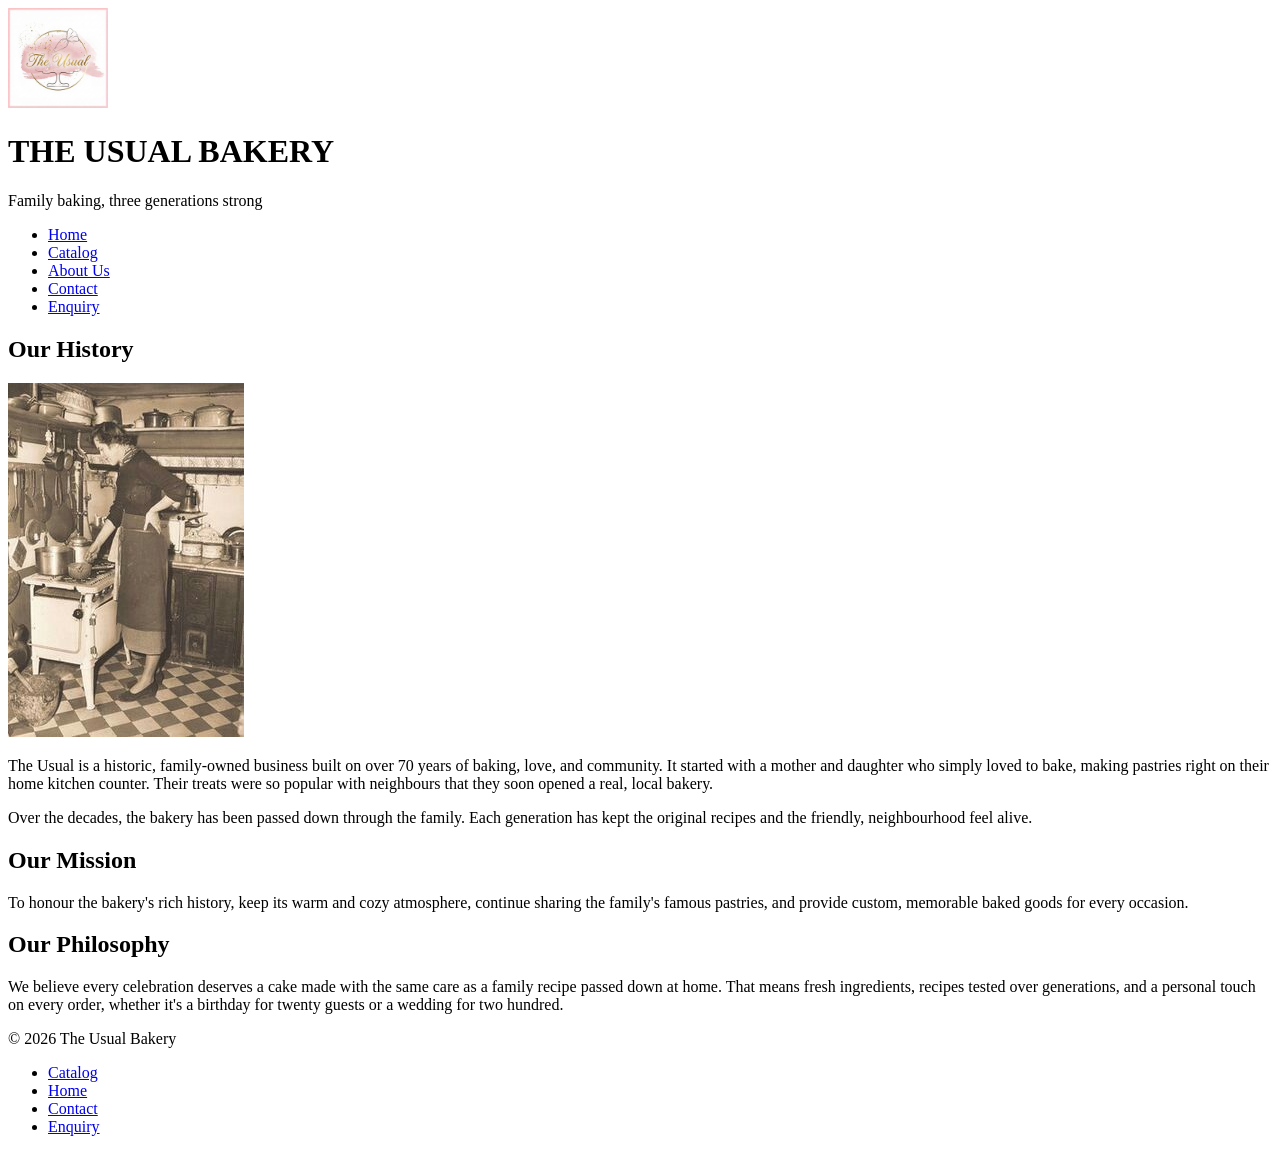
==== pages/about-us.html @ 64917cda "edited pages and added images" ====
<!DOCTYPE html>
<html lang="en">
<head>
    <meta charset="UTF-8">
    <meta name="viewport" content="width=device-width, initial-scale=1.0">
    <title>The Usual Bakery - About Us</title>
</head>
<body>
    
    <header>
        <div class="logo">
            <img src="../assets/images/Logo.png" alt="The Usual Bakery logo" width="100" height="100">
        </div>
        <h1>THE USUAL BAKERY</h1>
        <p>Family baking, three generations strong</p>

        <!--main navigation menu - identical on every page so users can move around site easily-->
        <nav>
            <ul>
                <li><a href="../index.html">Home</a></li>
                <li><a href="./catalog.html">Catalog</a></li>
                <li><a href="./about-us.html">About Us</a></li>
                <li><a href="./contact.html">Contact</a></li>
                <li><a href="./enquiry.html">Enquiry</a></li>
            </ul>
        </nav>
    </header>

    <main>
        <section id="history">
            <h2>Our History</h2>
            <img src="../assets/images/49398927145213452.jpg" alt="The home kitchen where The Usual first started baking">
            <p>
                The Usual is a historic, family-owned business built on over 70 years of
                baking, love, and community. It started with a mother and daughter who
                simply loved to bake, making pastries right on their home kitchen counter.
                Their treats were so popular with neighbours that they soon opened a real,
                local bakery.
            </p>
            <p>
                Over the decades, the bakery has been passed down through the family. Each
                generation has kept the original recipes and the friendly, neighbourhood
                feel alive.
            </p>
        </section>

        <section id="mission">
            <h2>Our Mission</h2>
            <p>
                To honour the bakery's rich history, keep its warm and cozy atmosphere,
                continue sharing the family's famous pastries, and provide custom,
                memorable baked goods for every occasion.
            </p>
        </section>

        <section id="philosophy">
            <h2>Our Philosophy</h2>
            <p>
                We believe every celebration deserves a cake made with the same care as
                a family recipe passed down at home. That means fresh ingredients,
                recipes tested over generations, and a personal touch on every order,
                whether it's a birthday for twenty guests or a wedding for two hundred. 
            </p>
        </section>
    </main>

    <footer>
        <p>&copy; 2026 The Usual Bakery</p>
        <nav>
            <ul>
                <li><a href="./catalog.html">Catalog</a></li>
                <li><a href="./index.html">Home</a></li>
                <li><a href="./contact.html">Contact</a></li>
                <li><a href="./enquiry.html">Enquiry</a></li>
            </ul>
        </nav>
    </footer>
</body>
</html>
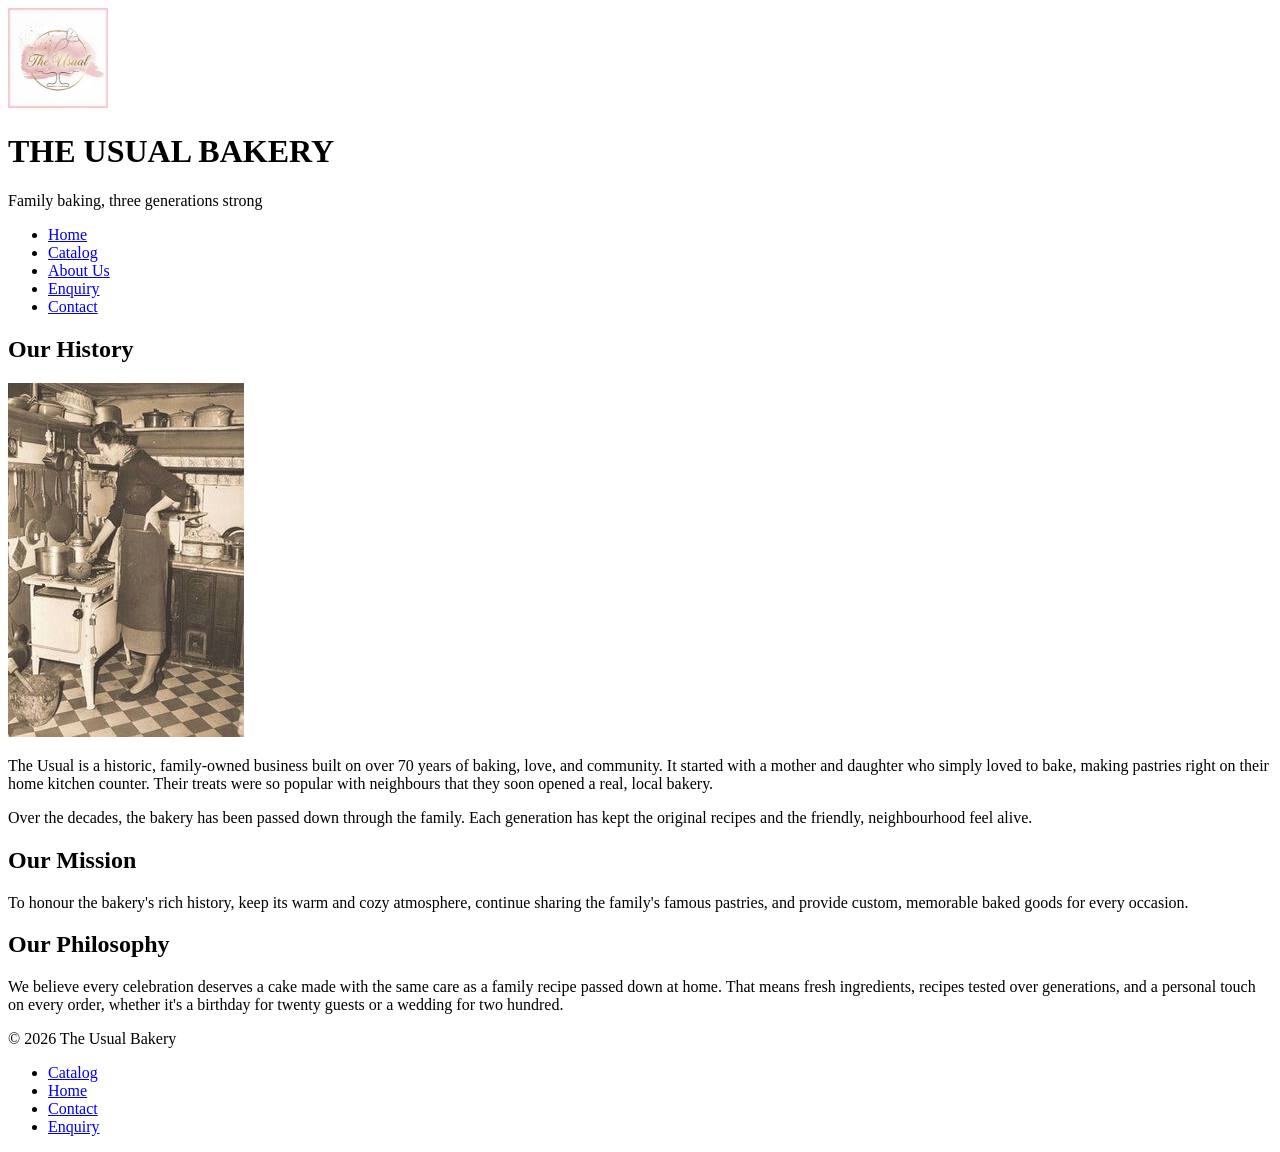
==== commit c67d8342: "edited pages" ====
--- a/pages/about-us.html
+++ b/pages/about-us.html
@@ -20,8 +20,8 @@
                 <li><a href="../index.html">Home</a></li>
                 <li><a href="./catalog.html">Catalog</a></li>
                 <li><a href="./about-us.html">About Us</a></li>
+                <li><a href="./enquiry.html">Enquiry</a></li>
                 <li><a href="./contact.html">Contact</a></li>
-                <li><a href="./enquiry.html">Enquiry</a></li>
             </ul>
         </nav>
     </header>
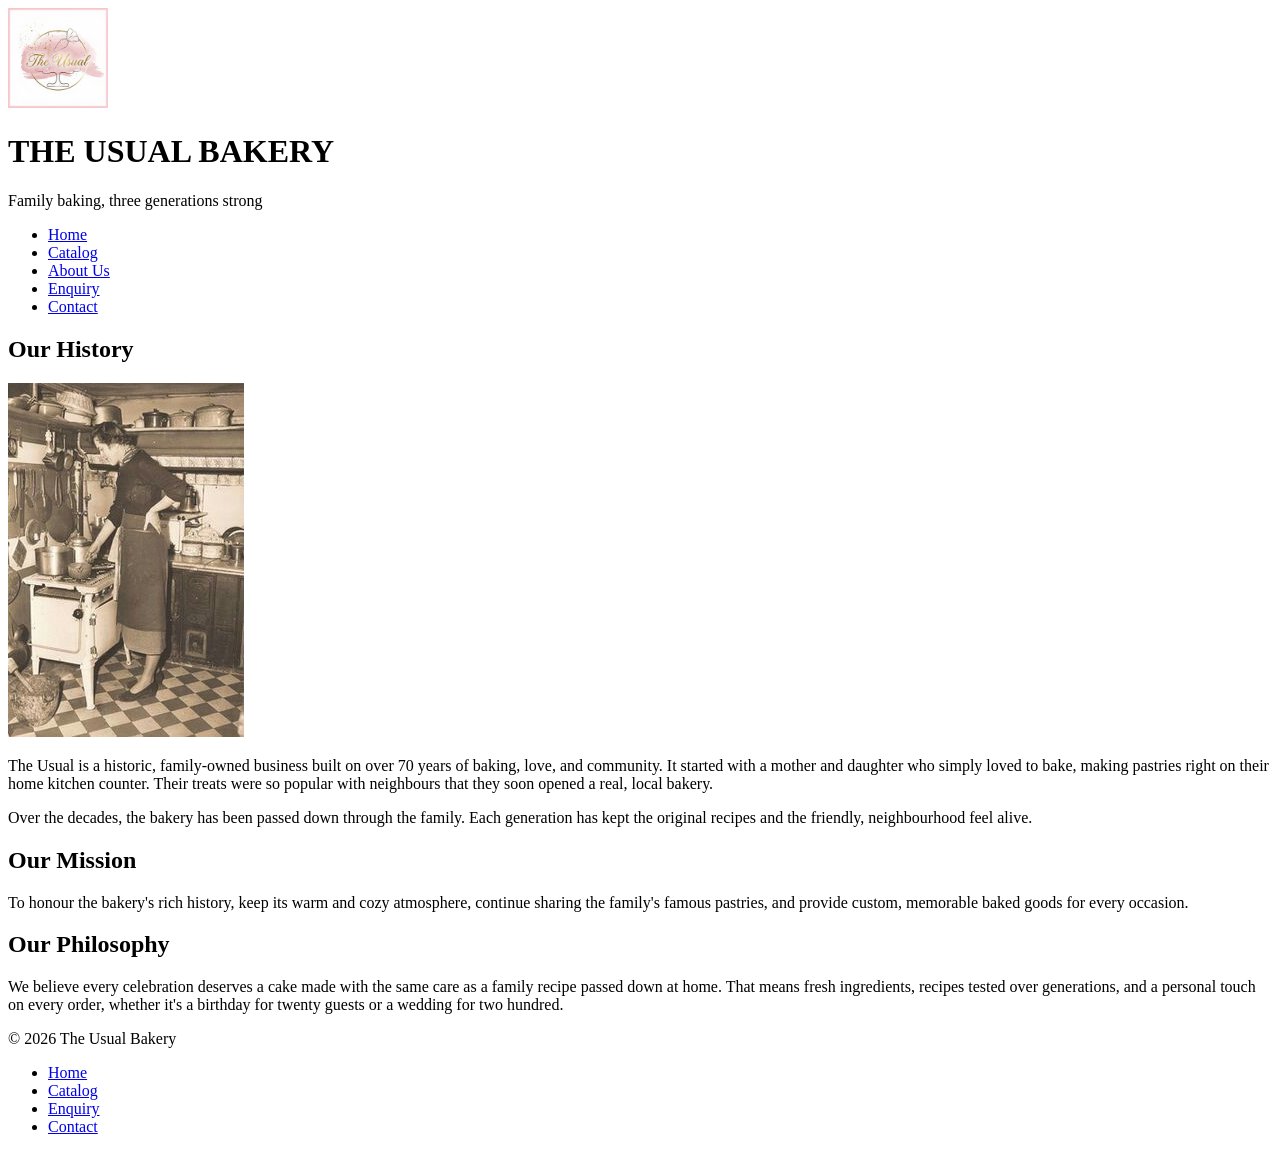
==== commit bea59bde: "edited pages" ====
--- a/pages/about-us.html
+++ b/pages/about-us.html
@@ -68,10 +68,10 @@
         <p>&copy; 2026 The Usual Bakery</p>
         <nav>
             <ul>
+                <li><a href="../index.html">Home</a></li>
                 <li><a href="./catalog.html">Catalog</a></li>
-                <li><a href="./index.html">Home</a></li>
+                <li><a href="./enquiry.html">Enquiry</a></li>
                 <li><a href="./contact.html">Contact</a></li>
-                <li><a href="./enquiry.html">Enquiry</a></li>
             </ul>
         </nav>
     </footer>
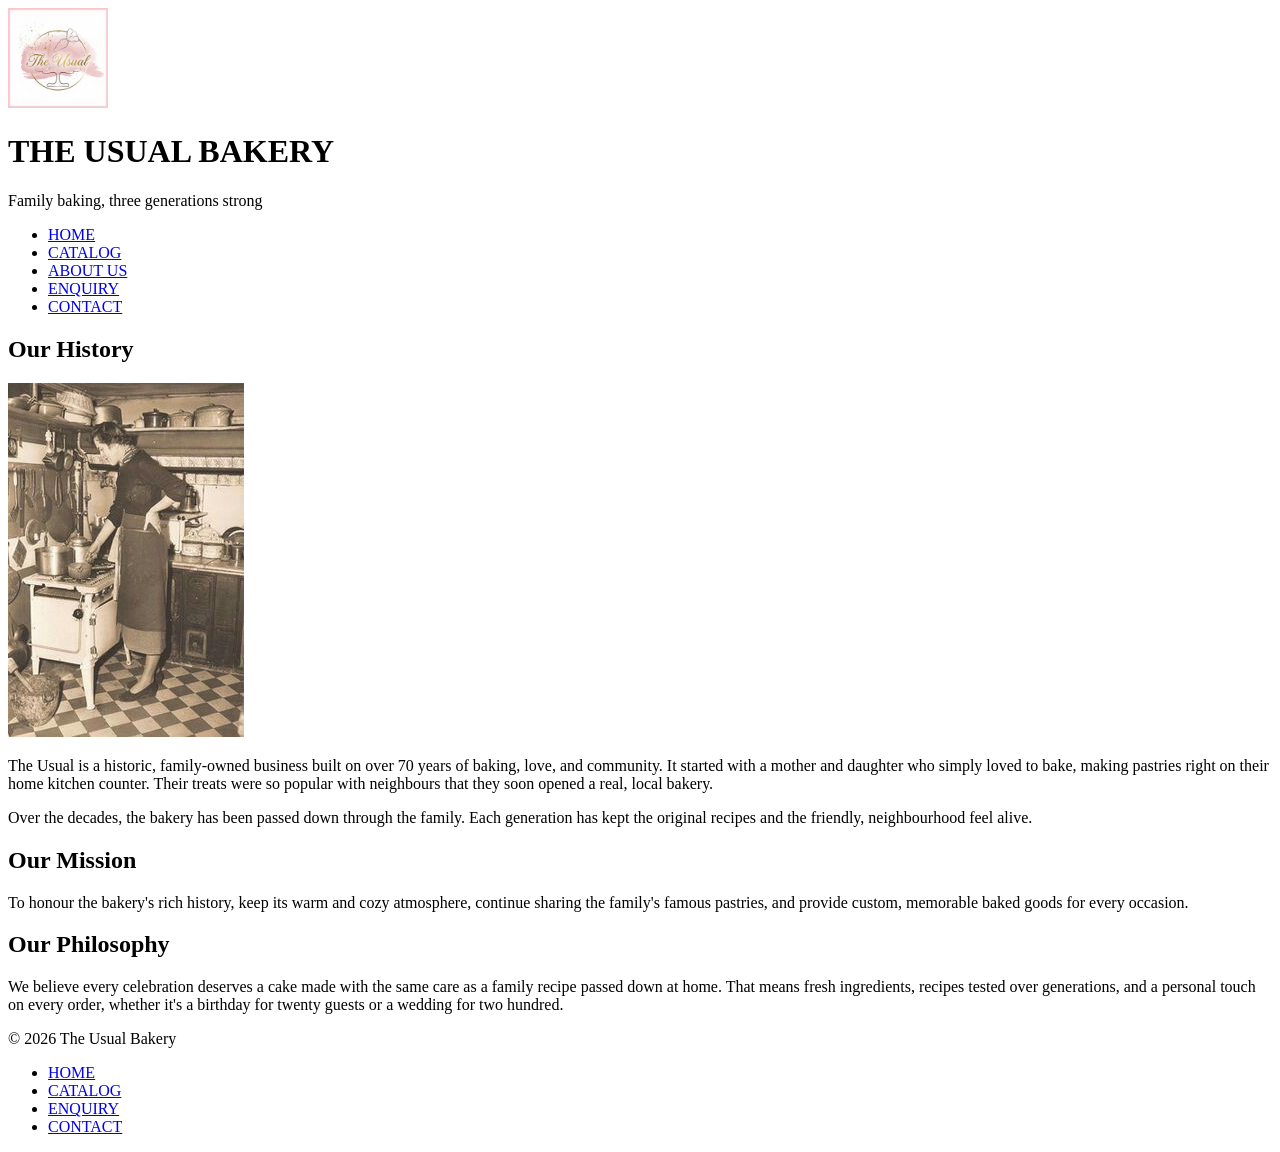
==== commit 865e5cfe: "Edited pages and index" ====
--- a/pages/about-us.html
+++ b/pages/about-us.html
@@ -3,7 +3,7 @@
 <head>
     <meta charset="UTF-8">
     <meta name="viewport" content="width=device-width, initial-scale=1.0">
-    <title>The Usual Bakery - About Us</title>
+    <title>THE USUAL BAKERY - ABOUT US</title>
 </head>
 <body>
     
@@ -17,11 +17,11 @@
         <!--main navigation menu - identical on every page so users can move around site easily-->
         <nav>
             <ul>
-                <li><a href="../index.html">Home</a></li>
-                <li><a href="./catalog.html">Catalog</a></li>
-                <li><a href="./about-us.html">About Us</a></li>
-                <li><a href="./enquiry.html">Enquiry</a></li>
-                <li><a href="./contact.html">Contact</a></li>
+                <li><a href="../index.html">HOME</a></li>
+                <li><a href="./catalog.html">CATALOG</a></li>
+                <li><a href="./about-us.html">ABOUT US</a></li>
+                <li><a href="./enquiry.html">ENQUIRY</a></li>
+                <li><a href="./contact.html">CONTACT</a></li>
             </ul>
         </nav>
     </header>
@@ -68,10 +68,10 @@
         <p>&copy; 2026 The Usual Bakery</p>
         <nav>
             <ul>
-                <li><a href="../index.html">Home</a></li>
-                <li><a href="./catalog.html">Catalog</a></li>
-                <li><a href="./enquiry.html">Enquiry</a></li>
-                <li><a href="./contact.html">Contact</a></li>
+                <li><a href="../index.html">HOME</a></li>
+                <li><a href="./catalog.html">CATALOG</a></li>
+                <li><a href="./enquiry.html">ENQUIRY</a></li>
+                <li><a href="./contact.html">CONTACT</a></li>
             </ul>
         </nav>
     </footer>
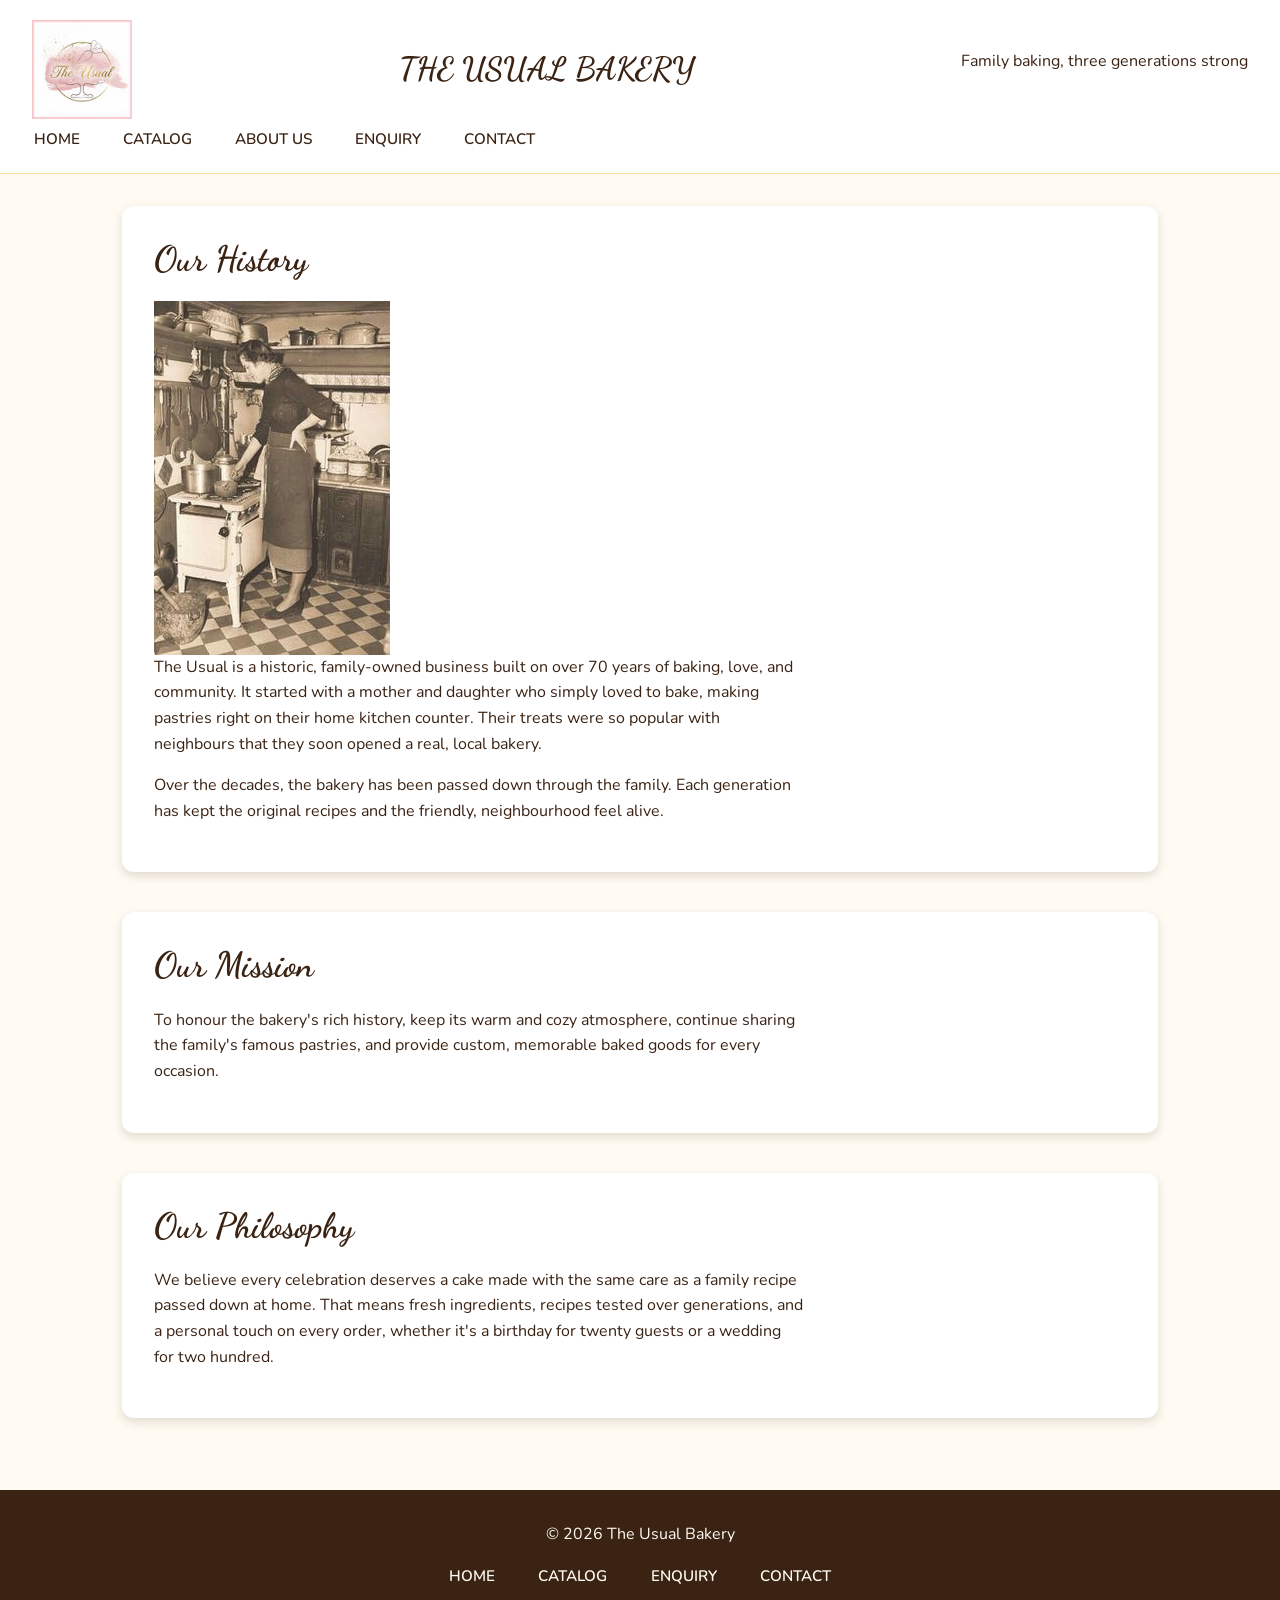
==== commit b0d49747: "linked stylesheet to about us page and linked icon" ====
--- a/pages/about-us.html
+++ b/pages/about-us.html
@@ -3,6 +3,8 @@
 <head>
     <meta charset="UTF-8">
     <meta name="viewport" content="width=device-width, initial-scale=1.0">
+    <link rel="stylesheet" href="../assets/css/style.css">
+    <link rel="icon" type="image/jpeg" href="../assets/images/Logo.png">
     <title>THE USUAL BAKERY - ABOUT US</title>
 </head>
 <body>
--- a/assets/css/style.css
+++ b/assets/css/style.css
@@ -0,0 +1,444 @@
+/*THE USUAL BAKERY - STYLESHEET (Part 2)
+   WEDE5020 Website Project
+ 
+   Contents:
+   1. Google Fonts import
+   2. CSS custom properties (design tokens)
+   3. CSS reset
+   4. Base / typography styles
+   5. Header & navigation
+   6. Layout helpers (split, cards, buttons)
+   7. Page-specific sections (hero, catalog, tables, locations, forms)
+   8. Footer
+   9. Responsive design (tablet + mobile breakpoints) */
+
+   /*  1. Fonts
+   Sans-serif for readable body text, a script font for headings to
+   mimic icing on a cake, as described in the Part 1 proposal. */
+
+
+@import url('https://fonts.googleapis.com/css2?family=Nunito:wght@400;600;700&family=Dancing+Script:wght@600;700&display=swap');
+
+/* 2. Design tokens - the whole colour scheme and a few shared values
+   are defined once here. Every other rule references these variables,
+   which is what lets the "cascading" nature of CSS do the heavy lifting:
+   change a colour once, and it updates everywhere it's used. */
+
+:root {
+  /* Colours */
+  --colour-cream: #fffbf2; /* Background colour for the site */
+  --colour-butter: #f5e1a4;  /*soft buttercream yellow*/
+  --colour-pink: #f7c6b2;  /* soft pink icing */
+    --colour-chocolate: #3b2314;  /* dark chocolate - main text color */
+    --colour-brown-light: #6b4226;
+    --colour-white: #ffffff;
+
+  /* Typography */
+  --font-body: 'Nunito', sans-serif;
+  --font-heading: 'Dancing Script', cursive;
+
+  /* Spacing */
+  --spacing-small: 8px;
+  --spacing-medium: 16px;
+  --spacing-large: 32px;
+
+  --radius: 12px;
+  --shadow: 0 4px 10px rgba(59, 35, 20, 0.15);
+}
+
+/* 3. CSS Reset
+   A simple reset to remove default browser styles and ensure consistency
+   across different browsers. */
+
+* {
+  margin: 0;
+  padding: 0;
+  box-sizing: border-box;
+}
+
+img{
+  max-width: 100%; /* Ensure images are responsive */
+  height: auto;
+  display: block;
+}
+
+a {
+  text-decoration: none; /* Remove underline from links */
+  color: inherit; /* Inherit color from parent */
+}
+
+ul {
+  list-style: none; /* Remove default list styles */
+}
+
+/* 4. Base / Typography Styles
+   Define base styles for body text, headings, and other typographic elements. */
+   body {
+  font-family: var(--font-body);
+  background-color: var(--colour-cream);
+    color: var(--colour-chocolate);
+    font-size: 1rem;
+    line-height: 1.6;
+   }
+
+   h1, h2, h3 {
+    font-family: var(--font-heading);
+    color: var(--colour-chocolate);
+    line-height: 1.2;
+    margin-bottom: 0.6em;
+   }
+
+   h1 {
+    font-size: 3rem;
+   }
+   h2 {
+    font-size: 2.2rem;
+   }
+   h3 {
+    font-size: 1.7rem;
+   }
+
+   p {
+    margin-bottom: 1em;
+    max-width: 65ch; /*keeps paragraphs a comfortable reading width */
+   }
+
+   address {
+    font-style: normal; /* Override default italic style for address */
+    margin-bottom: 1em;
+   }
+
+   /*  5. Header & navigation
+   Sticky at the top so the enquiry link is always reachable, as
+   specified in the proposal's User Experience notes. */
+
+   header {
+    position: sticky;
+    top: 0;
+    z-index: 100;
+    background-color: var(--colour-white);
+    border-bottom: 1px solid var(--colour-butter);
+    padding: 1.25rem 2rem;
+    display: flex;
+    flex-wrap: wrap;
+    align-items: center;
+    justify-content: space-between;
+    gap: 0.5rem 2rem;
+   }
+
+   header h1 {
+    font-size: 2rem;
+    margin: 0;
+   }
+
+   nav ul {
+    display: flex;
+    flex-wrap: wrap;
+    align-items: center;
+    gap: 0.5em 2.5em;
+   }
+
+   nav a {
+    font-weight: 600;
+    font-size: 0.95rem;
+    padding: 0.3em 0.1em;
+    border-bottom: 3px solid transparent;
+    transition: border-color 0.2s ease, color 0.2s ease;
+   }
+    /* interactive states - required by the brief : hover, focus, active */
+    nav a:hover,
+    nav a:focus {
+        border-color: var(--colour-brown);
+        color: var(--colour-brown-light);
+        outline: none; /* Remove default focus outline */
+    }
+
+    nav a:active {
+        color: var(--colour-pink);
+    }
+
+    footer nav a{
+        color: var(--colour-chocolate);
+    }
+
+    /* 6. Layout helpers */
+
+    main {
+        max-width: 1100px;
+        margin: 0 auto;
+        padding: 2rem;
+    }
+
+    /* Generic "card" look applied to every section inside main. This is a
+   deliberately broad, low-specificity selector - most sections just
+   inherit this look, and only a couple of sections need an override
+   rule further down (the cascade doing the work instead of repeating
+   the same declarations on lots of individual selectors). */
+   main section {
+    background-color: var(--colour-white);
+    border-radius: var(--radius);
+    box-shadow: var(--shadow);
+    padding: 2rem;
+    margin-bottom: 2.5rem;
+   }
+
+   /* Reusable two-column media/content split, used for the homepage hero
+   and the About Us history section. Flexbox rather than Grid here so
+   the layout degrades gracefully on any browser. */
+   .split {
+    display: flex;
+    flex-wrap: wrap;
+    gap: 2rem;
+    align-items: center;
+   }
+
+   .split-media,
+   .split-content {
+    flex: 1 1 320px; /* each side shares the space evenly, wraps below 320px + gap */
+    min-width: 0; /* prevents flex items from overflowing their container */
+   }
+
+   .split-media img {
+    border-radius: var(--radius);
+    box-shadow: var(--shadow);
+   }
+
+   /* Buttons / call-to-action links */
+    .btn {
+     display: inline-block;
+     background-color: var(--colour-pink);
+     color: var(--colour-chocolate);
+     font-weight: 700;
+     padding: 0.75em 1.75em;
+     border-radius: 999px;
+     box-shadow: var(--shadow);
+     border: none;
+     font-size: 1rem;
+     cursor: pointer;
+     transition: background-color 0.2s ease, transform 0.2s ease;
+    }
+
+    .btn:hover,
+    .btn:focus {
+        background-color: var(--colour-butter);
+        transform: translateY(-2px);
+        outline: none; /* Remove default focus outline */
+    }
+
+    .btn:active {
+        transform: translateY(0);
+    }
+
+    /* 7. Page-specific sections */
+
+    /* Hero (index.html) - uses .split, but sits on the cream background
+   rather than a white card, so it overrides the generic "main section"
+   rule above. This is the cascade in action: a later, more specific
+   rule (#hero) wins over the earlier, more general one (main section). */
+   #hero { 
+    background: none;
+    box-shadow: none;
+    padding: 0;
+   }
+
+   /* Catalog preview table (index.html) and category tables (products.html) */
+   .table-wrap {
+    overflow-x: auto; /* allows horizontal scrolling on small screens */
+   }
+
+    table {
+     width: 100%;
+     border-collapse: collapse;
+    }
+
+    caption {
+        font-family: var(--font-heading);
+        font-size: 1.4rem;
+        margin-bottom: 0.75rem;
+        text-align: left;
+    }
+
+    th, td {
+        padding: 1rem;
+        text-align: center;
+        border: 1px solid var(--colour-butter);
+        vertical-align: top;
+    }
+
+    th {
+        background-color: var(--colour-butter);
+        font-family: var(--font-heading);
+        font-size: 1.1rem;
+    }
+
+    tr:hover td {
+       background-color: rgba(247, 198, 217, 0.25);
+    }
+
+    /* Contact page: two bakery locations side by side on desktop */
+    .locations {
+        display: flex;
+        flex-wrap: wrap;
+        gap: 2rem;
+    }
+
+    .location section {
+        flex: 1 1 300px;
+    }
+
+    /* Forms (enquiry.html + contact.html) */
+    fieldset {
+        border: 2px solid var(--colour-butter);
+        border-radius: var(--radius);
+        padding: 1.5rem;
+        margin-bottom: 1.5rem;
+    }
+
+    legend {
+        font-family: var(--font-heading);
+        font-size: 1.3rem;
+        padding: 0 0.5rem;
+    }
+
+    .form-grid {
+        display: flex;
+        flex-wrap: wrap;
+        gap: 0.25rem 1.5rem;
+    }
+
+    .field {
+        display: flex;
+        flex-direction: column;
+        flex: 1 1 calc(50% - 0.75rem); /* two fields per row on desktop */
+        margin-bottom: 1rem;
+    }
+
+    /* Fields that should take the full width even on desktop (textarea, file upload) */
+    .field-full {
+        flex-basis: 100%;
+    }
+
+    .field label {
+        margin-bottom: 0.35rem;
+        font-weight: 600;
+    }
+
+    .field input,
+    .field select,
+    .field textarea {
+        font-family: inherit;
+        font-size: 1rem;
+        padding: 0.6rem 0.75rem;
+        border: 1px solid var(--colour-brown-light);
+        border-radius: 8px;
+        background-color: var(--colour-cream);
+    }
+
+    .field textarea {
+        resize: vertical; /* allow vertical resizing only */
+        min-height: 8em;
+    }
+
+    /* 8. Footer
+   A simple footer with a background colour and some padding. */
+    footer {
+     background-color: var(--colour-chocolate);
+     color: var(--colour-cream);
+     padding: 2rem;
+     text-align: center;
+    }
+
+    footer p {
+        max-width: none;
+        margin-bottom: 1rem;
+    }
+
+    footer nav ul {
+        justify-content: center;
+    }
+
+    footer nav a {
+        color: var(--colour-cream);
+    }
+
+    footer nav a:hover,
+    footer nav a:focus {
+        color: var(--colour-pink);
+    }
+
+    /* 9. RESPONSIVE DESIGN
+   Breakpoints: desktop (default styles above), tablet (<= 900px),
+   mobile (<= 600px). Relative units (rem/em/%) throughout mean most
+   content already resizes itself; the media queries below mainly
+   collapse multi-column layouts down to a single column. */
+    
+
+   /* ---- Tablet ---- */
+    @media (max-width: 900px) {
+        main {
+            padding: 1.5rem;
+        }
+
+        h1 {font-size: 2.4rem;}
+        h2 {font-size: 1.8rem;}
+        h3 {font-size: 1.4rem;}
+
+        .split {
+            flex-direction: column;
+        }
+
+        .split-media,
+        .split-content {
+            flex-basis: auto;
+        }
+
+        .location {
+            flex-direction: column;
+        }
+
+        .location section {
+            flex-basis: auto;
+        }
+
+        .field {
+            flex-basis: 100%;
+        }
+    }
+    
+    /* ---- Mobile ---- */
+    @media (max-width: 600px) {
+        header {
+            flex-direction: column;
+            align-items: flex-start;
+            padding: 1rem;
+        }
+
+        nav ul {
+            flex-direction: column;
+            align-items: flex-start;
+            gap: 0.5em 0;
+        }
+
+        main {
+            padding: 1rem;
+        }
+
+        main section {
+            padding: 1.25rem;
+        }
+
+        h1 {font-size: 2rem;}
+        h2 {font-size: 1.5rem;}
+
+        caption { font-size: 1.2rem; }
+
+        th, td {
+            padding: 0.6rem;
+            font-size: o.9rem;
+        }
+       
+        .btn {
+            width: 100%;
+            text-align: center;
+        }
+    }
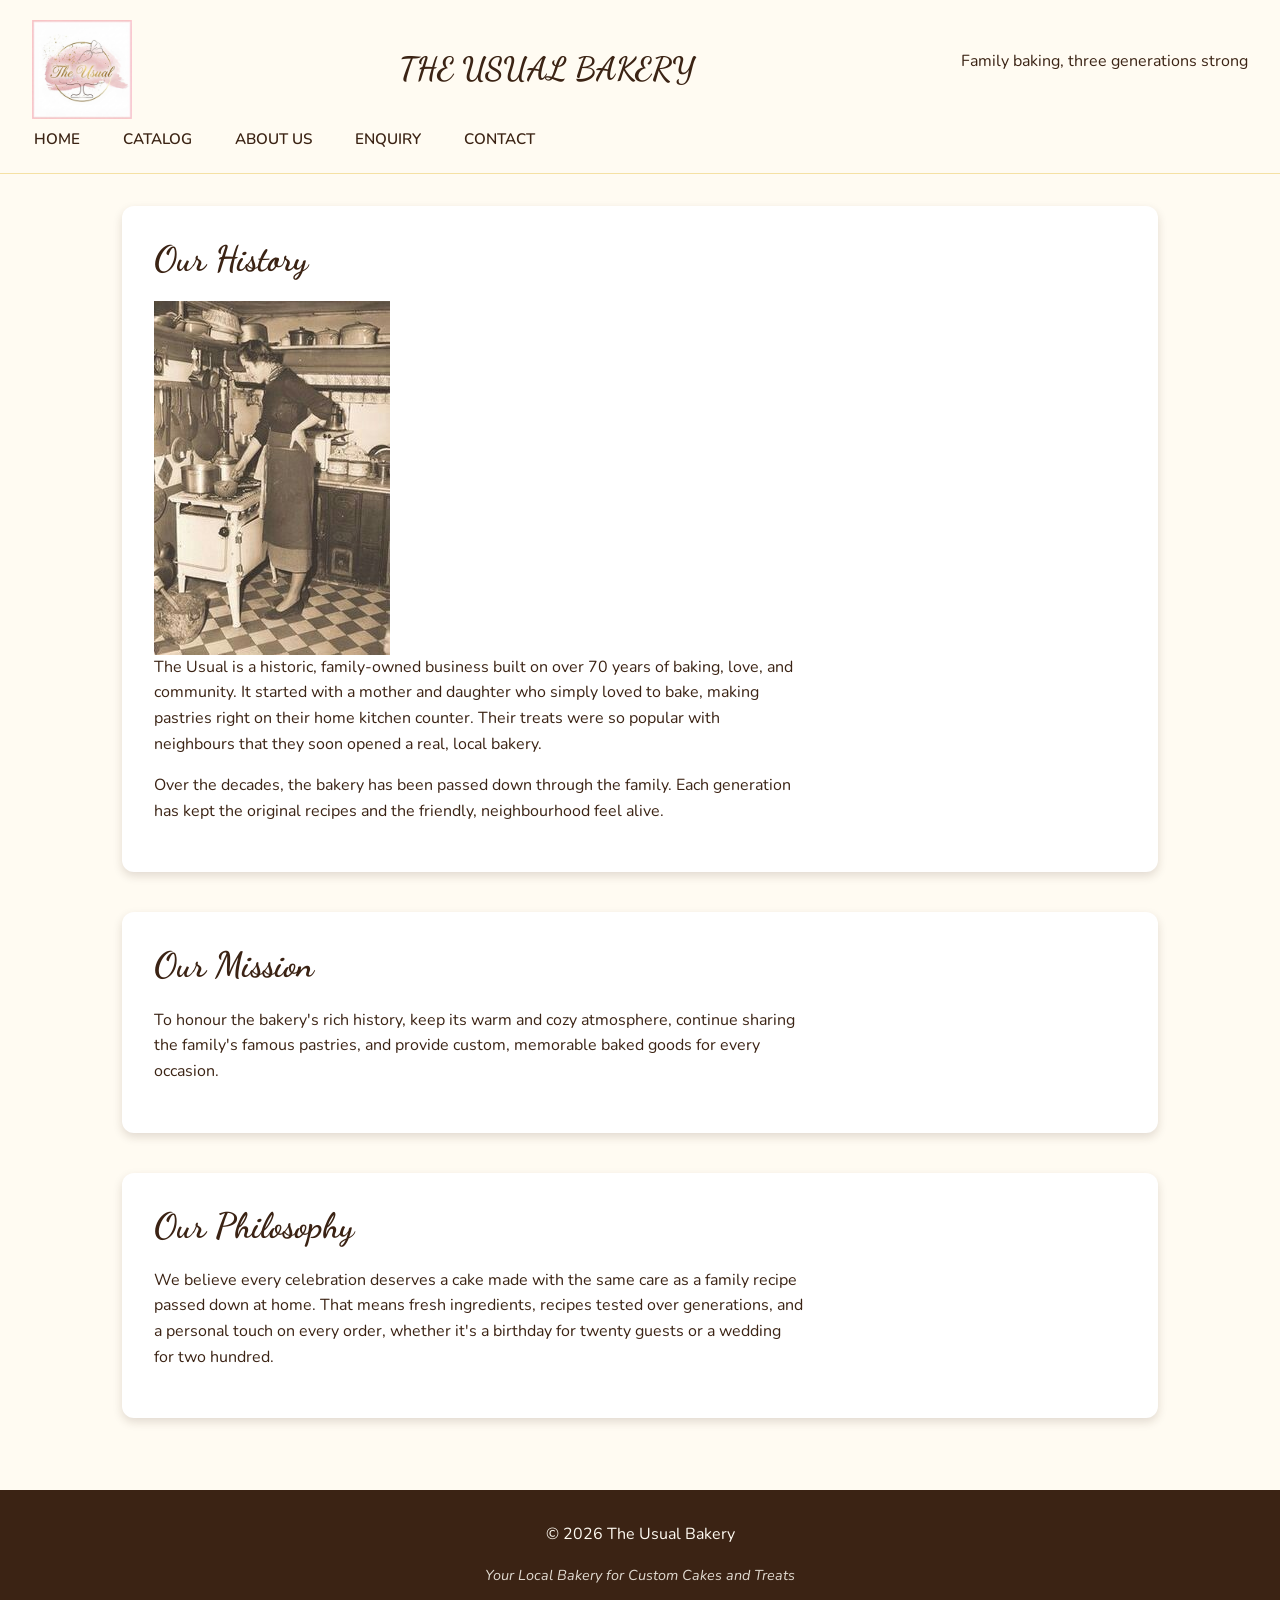
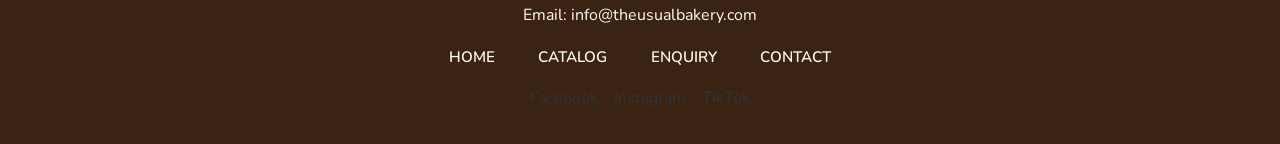
==== commit 7d448e8c: "updated all pages and updated stylesheet" ====
--- a/pages/about-us.html
+++ b/pages/about-us.html
@@ -68,6 +68,8 @@
 
     <footer>
         <p>&copy; 2026 The Usual Bakery</p>
+        <p class="tagline">Your Local Bakery for Custom Cakes and Treats</p>
+        <p class="footer-email">Email: <a href="mailto:info@theusualbakery.com">info@theusualbakery.com</a></p>
         <nav>
             <ul>
                 <li><a href="../index.html">HOME</a></li>
@@ -76,6 +78,12 @@
                 <li><a href="./contact.html">CONTACT</a></li>
             </ul>
         </nav>
+        <!-- Social media links -->
+  <div class="social-links">
+    <a href="https://www.facebook.com/theusualbakery" target="_blank">Facebook</a>
+    <a href="https://www.instagram.com/theusualbakery" target="_blank">Instagram</a>
+    <a href="https://www.tiktok.com/@theusualbakery_" target="_blank">TikTok</a>
+  </div>
     </footer>
 </body>
 </html>
--- a/assets/css/style.css
+++ b/assets/css/style.css
@@ -28,7 +28,7 @@
   /* Colours */
   --colour-cream: #fffbf2; /* Background colour for the site */
   --colour-butter: #f5e1a4;  /*soft buttercream yellow*/
-  --colour-pink: #f7c6b2;  /* soft pink icing */
+  --colour-pink: #f7c6d9;  /* soft pink icing */
     --colour-chocolate: #3b2314;  /* dark chocolate - main text color */
     --colour-brown-light: #6b4226;
     --colour-white: #ffffff;
@@ -37,10 +37,6 @@
   --font-body: 'Nunito', sans-serif;
   --font-heading: 'Dancing Script', cursive;
 
-  /* Spacing */
-  --spacing-small: 8px;
-  --spacing-medium: 16px;
-  --spacing-large: 32px;
 
   --radius: 12px;
   --shadow: 0 4px 10px rgba(59, 35, 20, 0.15);
@@ -116,7 +112,7 @@
     position: sticky;
     top: 0;
     z-index: 100;
-    background-color: var(--colour-white);
+    background-color: var(--colour-cream);
     border-bottom: 1px solid var(--colour-butter);
     padding: 1.25rem 2rem;
     display: flex;
@@ -210,9 +206,10 @@
      color: var(--colour-chocolate);
      font-weight: 700;
      padding: 0.75em 1.75em;
-     border-radius: 999px;
+     border-radius: 999px; /* pill shape */
      box-shadow: var(--shadow);
      border: none;
+     font-family: inherit;
      font-size: 1rem;
      cursor: pointer;
      transition: background-color 0.2s ease, transform 0.2s ease;
@@ -236,10 +233,55 @@
    rule above. This is the cascade in action: a later, more specific
    rule (#hero) wins over the earlier, more general one (main section). */
    #hero { 
-    background: none;
+    background: var(--colour-cream);
     box-shadow: none;
-    padding: 0;
-   }
+    padding: 60px 5%;
+   }
+
+   .hero-container {
+    max-width: 600px;
+    margin: 0 auto;
+    display: flex;
+    align-items: center;
+    justify-content: space-between;
+    gap: 60px;
+   }
+    /* ===== Image (left side) ===== */
+   .hero-image {
+    flex: 1;
+    max-width: 480px;
+   }
+
+   .hero-image img{
+    width: 100%;
+    height: auto;
+    border-radius: 20px;
+    object-fit: cover;
+    box-shadow: 0 8px 24px rgba(0, 0, 0, 0.08);
+    display:block
+   }
+   
+    /* ===== Text (right side) ===== */
+    .hero-text {
+        flex: 1;
+        max-width: 520px;
+    }
+
+    .hero-text h1 {
+        font-size: 2.4rem;
+        line-height: 1.25;
+        color: var(--colour-chocolate);
+        margin-bottom: 18px;
+        font-weight: 700;
+    }
+
+    .hero-text p {
+        font-size: 1.05rem;
+        line-height: 1.6;
+        color: var(--colour-chocolate);
+        margin-bottom: 28px;
+    }
+
 
    /* Catalog preview table (index.html) and category tables (products.html) */
    .table-wrap {
@@ -249,24 +291,25 @@
     table {
      width: 100%;
      border-collapse: collapse;
+     
     }
 
     caption {
         font-family: var(--font-heading);
         font-size: 1.4rem;
         margin-bottom: 0.75rem;
-        text-align: left;
-    }
-
-    th, td {
+        text-align: center;
+    }
+
+    tr, td {
         padding: 1rem;
         text-align: center;
-        border: 1px solid var(--colour-butter);
+        border: 1px solid var(--colour-chocolate);
         vertical-align: top;
     }
 
-    th {
-        background-color: var(--colour-butter);
+    tr {
+        background-color: var(--colour-white);
         font-family: var(--font-heading);
         font-size: 1.1rem;
     }
@@ -274,6 +317,8 @@
     tr:hover td {
        background-color: rgba(247, 198, 217, 0.25);
     }
+
+    
 
     /* Contact page: two bakery locations side by side on desktop */
     .locations {
@@ -366,6 +411,50 @@
         color: var(--colour-pink);
     }
 
+    footer .email {
+        margin: 4px 0 2px;
+        font-size: 0.95rem;
+    }
+
+    footer .email a {
+        color: inherit;
+        text-decoration: none;
+    }
+
+    footer .email a:hover {
+        text-decoration: underline;
+    }
+
+    footer .tagline {
+        margin: 0 0 16px;
+        font-size: 0.9rem;
+        font-style: italic;
+        opacity: 0.85;
+    }
+
+    .social-links {
+  display: flex;
+  gap: 16px;
+  margin-top: 16px;
+  justify-content: center; /* or flex-start if you prefer left-aligned */
+}
+
+.social-links a {
+  color: #333; /* change to match your footer text color */
+  transition: color 0.2s ease, transform 0.2s ease;
+}
+
+.social-links a:hover {
+  color: #e67e22; /* bakery-style accent color – change as needed */
+  transform: scale(1.1);
+}
+
+.social-links svg {
+  width: 24px;
+  height: 24px;
+  display: block;
+}
+
     /* 9. RESPONSIVE DESIGN
    Breakpoints: desktop (default styles above), tablet (<= 900px),
    mobile (<= 600px). Relative units (rem/em/%) throughout mean most
@@ -413,6 +502,20 @@
             padding: 1rem;
         }
 
+        .hero-container {
+            flex-direction: column;
+            text-align: center;
+            gap: 40px;
+        }
+
+        .hero-image{
+            max-width: 100%;
+        }
+
+        .hero-text h1 {
+            font-size: 1.9rem;
+        }
+
         nav ul {
             flex-direction: column;
             align-items: flex-start;
@@ -432,9 +535,9 @@
 
         caption { font-size: 1.2rem; }
 
-        th, td {
+        tr, td {
             padding: 0.6rem;
-            font-size: o.9rem;
+            font-size: 0.9rem;
         }
        
         .btn {
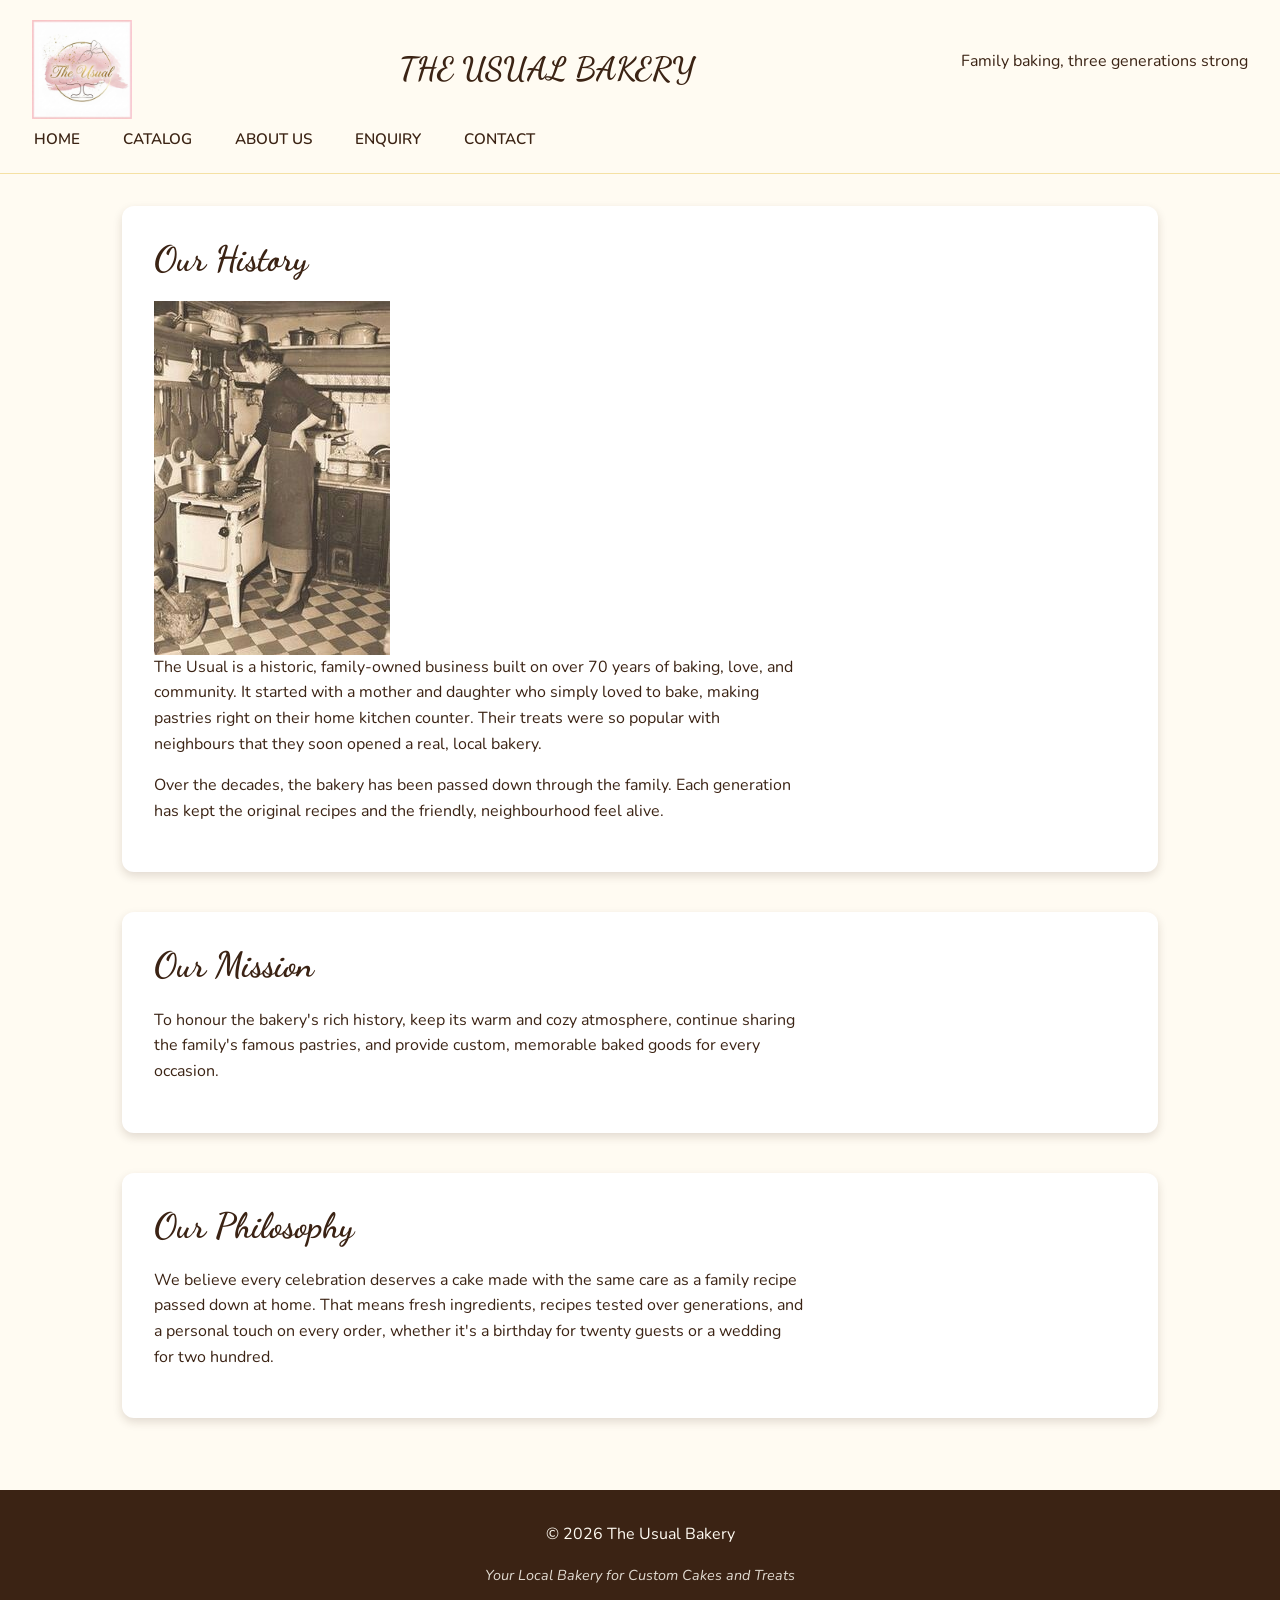
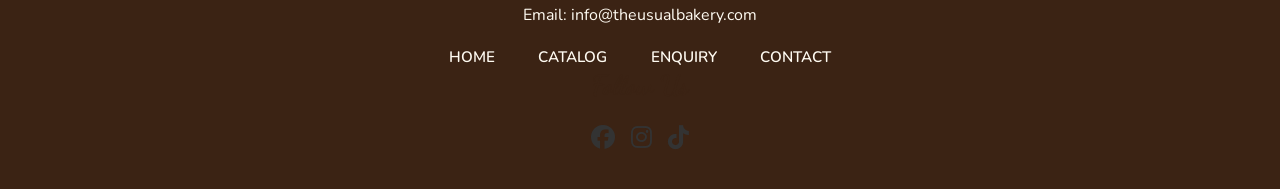
==== commit 14fa4e08: "updated all pages and updated stylesheet" ====
--- a/pages/about-us.html
+++ b/pages/about-us.html
@@ -5,6 +5,7 @@
     <meta name="viewport" content="width=device-width, initial-scale=1.0">
     <link rel="stylesheet" href="../assets/css/style.css">
     <link rel="icon" type="image/jpeg" href="../assets/images/Logo.png">
+    <link rel="stylesheet" href="https://cdnjs.cloudflare.com/ajax/libs/font-awesome/6.5.2/css/all.min.css">
     <title>THE USUAL BAKERY - ABOUT US</title>
 </head>
 <body>
@@ -78,11 +79,12 @@
                 <li><a href="./contact.html">CONTACT</a></li>
             </ul>
         </nav>
+        <h3 class="follow">Follow Us</h3>
         <!-- Social media links -->
   <div class="social-links">
-    <a href="https://www.facebook.com/theusualbakery" target="_blank">Facebook</a>
-    <a href="https://www.instagram.com/theusualbakery" target="_blank">Instagram</a>
-    <a href="https://www.tiktok.com/@theusualbakery_" target="_blank">TikTok</a>
+    <a href="https://www.facebook.com/theusualbakery" target="_blank" aria-label="Facebook"><i class="fa-brands fa-facebook"></i></a>
+    <a href="https://www.instagram.com/theusualbakery" target="_blank" aria-label="Instagram"><i class="fa-brands fa-instagram"></i></a>
+    <a href="https://www.tiktok.com/@theusualbakery_" target="_blank" aria-label="TikTok"><i class="fa-brands fa-tiktok"></i></a>
   </div>
     </footer>
 </body>
--- a/assets/css/style.css
+++ b/assets/css/style.css
@@ -318,6 +318,16 @@
        background-color: rgba(247, 198, 217, 0.25);
     }
 
+    #catalog-preview img {
+        width: 100%;
+        max-width: 250px;
+        height: 300px;
+        border-radius: 12px;
+        box-shadow: 0 4px 12px rgba(0,0,0,0.1);
+        transition: transform 0.3s ease,
+    }
+
+
     
 
     /* Contact page: two bakery locations side by side on desktop */
@@ -441,19 +451,16 @@
 
 .social-links a {
   color: #333; /* change to match your footer text color */
+  font-size: 24px;
   transition: color 0.2s ease, transform 0.2s ease;
+  text-decoration: none;
 }
 
 .social-links a:hover {
   color: #e67e22; /* bakery-style accent color – change as needed */
-  transform: scale(1.1);
-}
-
-.social-links svg {
-  width: 24px;
-  height: 24px;
-  display: block;
-}
+  transform: scale(1.15);
+}
+
 
     /* 9. RESPONSIVE DESIGN
    Breakpoints: desktop (default styles above), tablet (<= 900px),
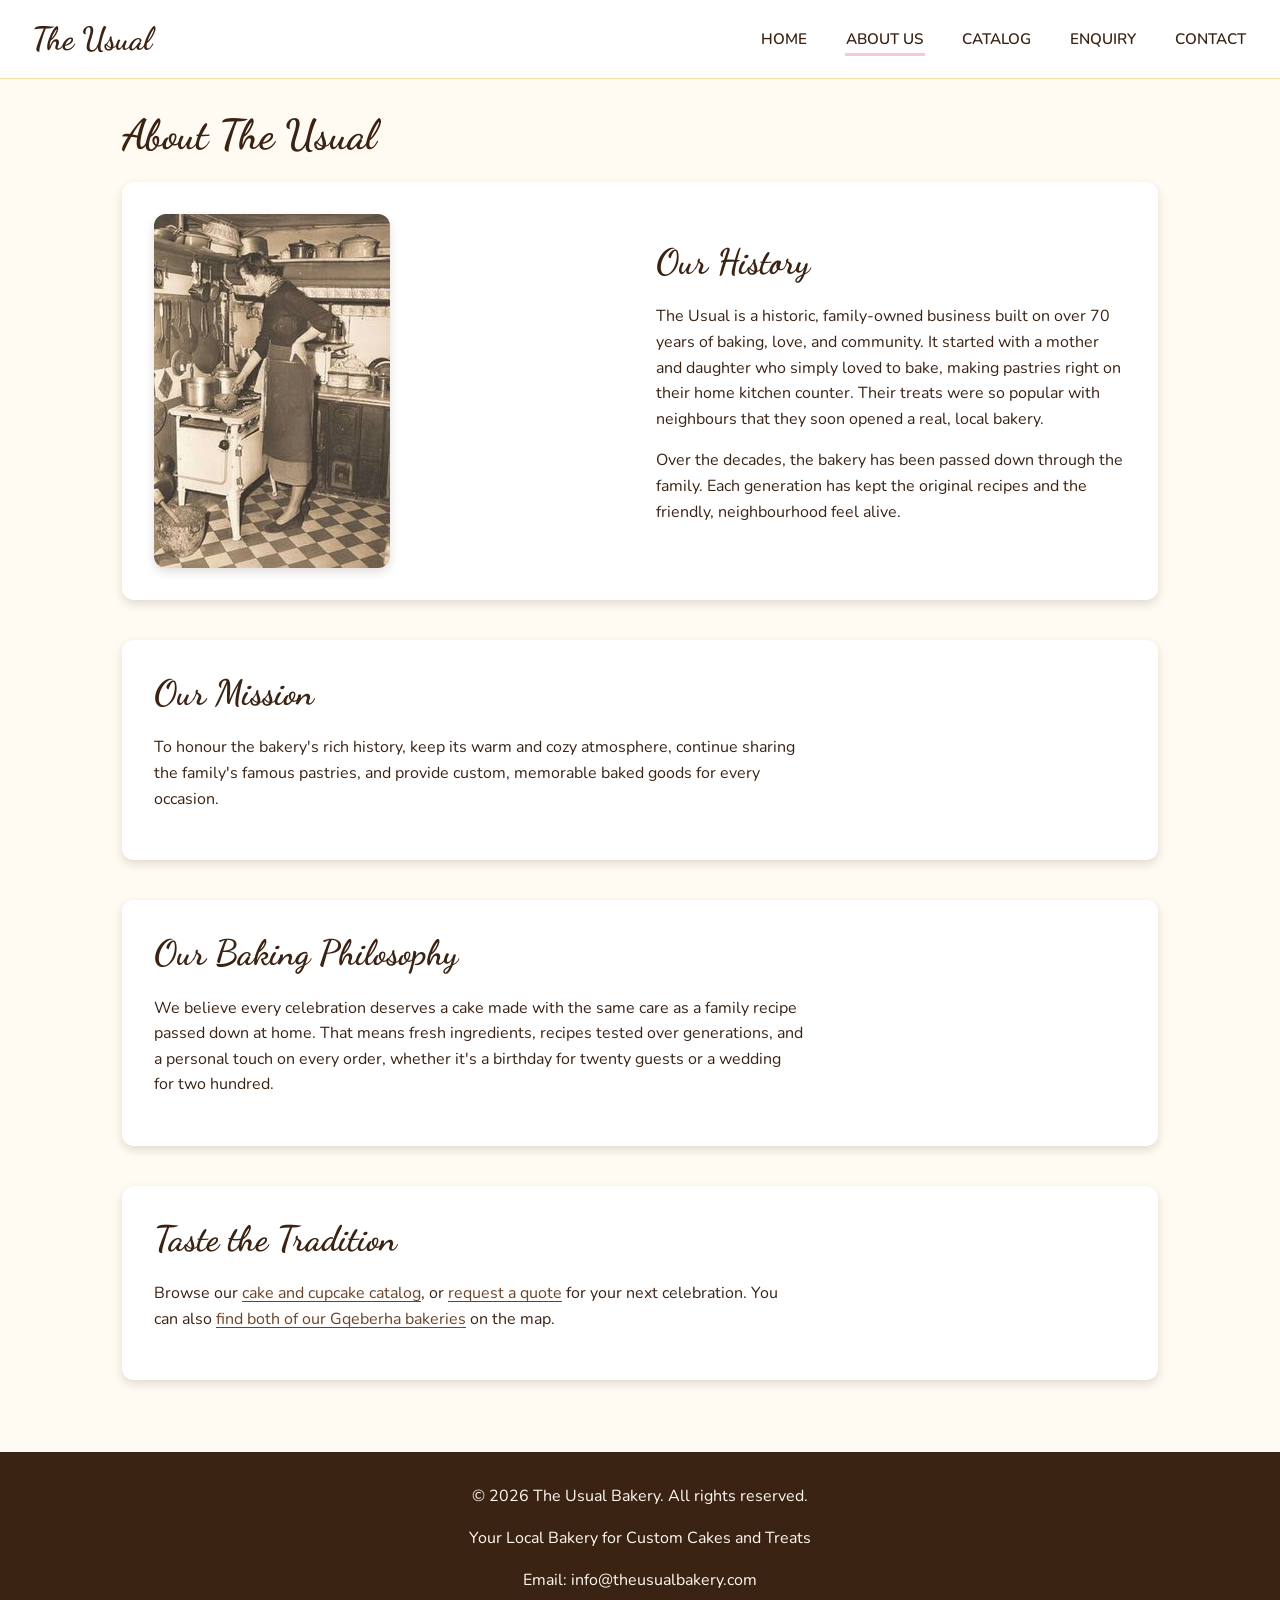
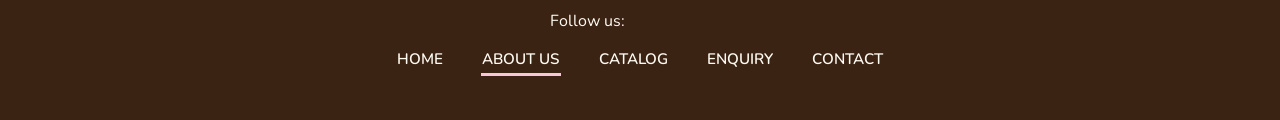
==== commit eb5d5dba: "created js file and created enquiry.js, map.js, catalog.js, catalog-data.js, config.js and valiadati" ====
--- a/pages/about-us.html
+++ b/pages/about-us.html
@@ -1,50 +1,74 @@
 <!DOCTYPE html>
-<html lang="en">
+<html lang="en-ZA">
 <head>
     <meta charset="UTF-8">
     <meta name="viewport" content="width=device-width, initial-scale=1.0">
+
+    <!-- SEO: unique title (under about 60 characters) and description (under about 160) for every page -->
+    <title>Our Story | Family Bakery in Gqeberha | The Usual</title>
+    <meta name="description" content="Meet The Usual: a family-owned Gqeberha bakery with over 70 years of recipes, three generations of bakers and a love for custom celebration cakes.">
+    <meta name="robots" content="index, follow">
+    <link rel="canonical" href="https://sammie-9510.github.io/TheUsual/about.html">
+    <meta name="theme-color" content="#f5e1a4">
+
+    <!-- Social media previews (Open Graph + Twitter) - shown when a page is shared on Facebook, WhatsApp, X etc. -->
+    <meta property="og:type" content="website">
+    <meta property="og:site_name" content="The Usual Bakery">
+    <meta property="og:locale" content="en_ZA">
+    <meta property="og:title" content="Our Story | Family Bakery | The Usual">
+    <meta property="og:description" content="Meet The Usual: a family-owned Gqeberha bakery with over 70 years of recipes, three generations of bakers and a love for custom celebration cakes.">
+    <meta property="og:url" content="https://sammie-9510.github.io/TheUsual/about.html">
+    <meta property="og:image" content="https://sammie-9510.github.io/TheUsual/assets/images/original-kitchen.jpg">
+    <meta name="twitter:card" content="summary_large_image">
+
+    <link rel="icon" href="../assets/images/Logo.png" type="image/svg+xml">
+
+    <!-- Page speed: connect to the font host early, then load the fonts without blocking the page -->
+    <link rel="preconnect" href="https://fonts.googleapis.com">
+    <link rel="preconnect" href="https://fonts.gstatic.com" crossorigin>
+    <link rel="stylesheet" href="https://fonts.googleapis.com/css2?family=Dancing+Script:wght@600;700&amp;family=Nunito:wght@400;600;700&amp;display=swap">
     <link rel="stylesheet" href="../assets/css/style.css">
-    <link rel="icon" type="image/jpeg" href="../assets/images/Logo.png">
-    <link rel="stylesheet" href="https://cdnjs.cloudflare.com/ajax/libs/font-awesome/6.5.2/css/all.min.css">
-    <title>THE USUAL BAKERY - ABOUT US</title>
 </head>
 <body>
-    
+
+    <a class="skip-link" href="#main-content">Skip to main content</a>
+
+    <!-- Header: logo + main navigation, identical on every page -->
     <header>
-        <div class="logo">
-            <img src="../assets/images/Logo.png" alt="The Usual Bakery logo" width="100" height="100">
-        </div>
-        <h1>THE USUAL BAKERY</h1>
-        <p>Family baking, three generations strong</p>
-
-        <!--main navigation menu - identical on every page so users can move around site easily-->
-        <nav>
+        <a href="../index.html" class="logo">The Usual</a>
+        <nav aria-label="Main">
             <ul>
                 <li><a href="../index.html">HOME</a></li>
+                <li><a href="./about-us.html" aria-current="page">ABOUT US</a></li>
                 <li><a href="./catalog.html">CATALOG</a></li>
-                <li><a href="./about-us.html">ABOUT US</a></li>
                 <li><a href="./enquiry.html">ENQUIRY</a></li>
                 <li><a href="./contact.html">CONTACT</a></li>
             </ul>
         </nav>
     </header>
 
-    <main>
-        <section id="history">
-            <h2>Our History</h2>
-            <img src="../assets/images/49398927145213452.jpg" alt="The home kitchen where The Usual first started baking">
-            <p>
-                The Usual is a historic, family-owned business built on over 70 years of
-                baking, love, and community. It started with a mother and daughter who
-                simply loved to bake, making pastries right on their home kitchen counter.
-                Their treats were so popular with neighbours that they soon opened a real,
-                local bakery.
-            </p>
-            <p>
-                Over the decades, the bakery has been passed down through the family. Each
-                generation has kept the original recipes and the friendly, neighbourhood
-                feel alive.
-            </p>
+    <main id="main-content">
+        <h1>About The Usual</h1>
+
+        <section id="history" class="split">
+            <div class="split-media">
+                <img src="../assets/images/first bakery.jpg" alt="The home kitchen where The Usual first started baking">
+            </div>
+            <div class="split-content">
+                <h2>Our History</h2>
+                <p>
+                    The Usual is a historic, family-owned business built on over 70 years of
+                    baking, love, and community. It started with a mother and daughter who
+                    simply loved to bake, making pastries right on their home kitchen counter.
+                    Their treats were so popular with neighbours that they soon opened a real,
+                    local bakery.
+                </p>
+                <p>
+                    Over the decades, the bakery has been passed down through the family. Each
+                    generation has kept the original recipes and the friendly, neighbourhood
+                    feel alive.
+                </p>
+            </div>
         </section>
 
         <section id="mission">
@@ -57,35 +81,45 @@
         </section>
 
         <section id="philosophy">
-            <h2>Our Philosophy</h2>
+            <h2>Our Baking Philosophy</h2>
             <p>
                 We believe every celebration deserves a cake made with the same care as
                 a family recipe passed down at home. That means fresh ingredients,
                 recipes tested over generations, and a personal touch on every order,
-                whether it's a birthday for twenty guests or a wedding for two hundred. 
+                whether it's a birthday for twenty guests or a wedding for two hundred.
+            </p>
+        </section>
+
+        <section id="next-steps">
+            <h2>Taste the Tradition</h2>
+            <p>
+                Browse our <a href="./catalog.html">cake and cupcake catalog</a>, or
+                <a href="./enquiry.html">request a quote</a> for your next celebration.
+                You can also <a href="./contact.html">find both of our Gqeberha bakeries</a> on the map.
             </p>
         </section>
     </main>
 
+    <!-- Footer: contact summary, social links and a second set of internal links -->
     <footer>
-        <p>&copy; 2026 The Usual Bakery</p>
-        <p class="tagline">Your Local Bakery for Custom Cakes and Treats</p>
+         <p>&copy; 2026 The Usual Bakery. All rights reserved.</p>
+        <p class=" tagline">Your Local Bakery for Custom Cakes and Treats</p>
         <p class="footer-email">Email: <a href="mailto:info@theusualbakery.com">info@theusualbakery.com</a></p>
-        <nav>
+        <p class="footer-social">Follow us:
+            <a href="https://www.facebook.com/" target="_blank" aria-label="Facebook"><i class=" fa-brands fa-facebook"></i></a>
+            <a href="https://www.instagram.com/" target="_blank" rel="noopener noreferrer" aria-label="Instagram"><i class=" fa-brands fa-instagram"></i></a>
+            <a href="https://www.tiktok.com/" target="_blank" rel="noopener noreferrer" aria-label="TikTok"><i class=" fa-brands fa-tiktok"></i></a>
+        </p>
+        <nav aria-label="Footer">
             <ul>
                 <li><a href="../index.html">HOME</a></li>
+                <li><a href="./about-us.html" aria-current="page">ABOUT US</a></li>
                 <li><a href="./catalog.html">CATALOG</a></li>
                 <li><a href="./enquiry.html">ENQUIRY</a></li>
                 <li><a href="./contact.html">CONTACT</a></li>
             </ul>
         </nav>
-        <h3 class="follow">Follow Us</h3>
-        <!-- Social media links -->
-  <div class="social-links">
-    <a href="https://www.facebook.com/theusualbakery" target="_blank" aria-label="Facebook"><i class="fa-brands fa-facebook"></i></a>
-    <a href="https://www.instagram.com/theusualbakery" target="_blank" aria-label="Instagram"><i class="fa-brands fa-instagram"></i></a>
-    <a href="https://www.tiktok.com/@theusualbakery_" target="_blank" aria-label="TikTok"><i class="fa-brands fa-tiktok"></i></a>
-  </div>
     </footer>
+    <script src="../assets/js/main.js" defer></script>
 </body>
-</html>+</html>
--- a/assets/css/style.css
+++ b/assets/css/style.css
@@ -1,8 +1,9 @@
-/*THE USUAL BAKERY - STYLESHEET (Part 2)
+/* =========================================================================
+   THE USUAL BAKERY - STYLESHEET (Parts 2 and 3)
    WEDE5020 Website Project
- 
+
    Contents:
-   1. Google Fonts import
+   1. Fonts (loaded from each page's <head>)
    2. CSS custom properties (design tokens)
    3. CSS reset
    4. Base / typography styles
@@ -10,545 +11,1234 @@
    6. Layout helpers (split, cards, buttons)
    7. Page-specific sections (hero, catalog, tables, locations, forms)
    8. Footer
-   9. Responsive design (tablet + mobile breakpoints) */
-
-   /*  1. Fonts
-   Sans-serif for readable body text, a script font for headings to
-   mimic icing on a cake, as described in the Part 1 proposal. */
-
-
-@import url('https://fonts.googleapis.com/css2?family=Nunito:wght@400;600;700&family=Dancing+Script:wght@600;700&display=swap');
-
-/* 2. Design tokens - the whole colour scheme and a few shared values
+   9. Responsive design (tablet + mobile breakpoints)
+   10. Part 3 additions: accessibility, animation, catalog, modal, gallery,
+       accordion, form feedback, map (kept at the end so they can build on
+       everything above)
+   ========================================================================= */
+
+
+/* -------------------------------------------------------------------------
+   1. Fonts
+   Nunito (body) and Dancing Script (headings) are loaded with a <link> tag
+   in each page's <head> - that loads faster than a CSS @import.
+   ------------------------------------------------------------------------- */
+
+
+/* -------------------------------------------------------------------------
+   2. Design tokens - the whole colour scheme and a few shared values
    are defined once here. Every other rule references these variables,
    which is what lets the "cascading" nature of CSS do the heavy lifting:
-   change a colour once, and it updates everywhere it's used. */
-
+   change a colour once, and it updates everywhere it's used.
+   ------------------------------------------------------------------------- */
 :root {
-  /* Colours */
-  --colour-cream: #fffbf2; /* Background colour for the site */
-  --colour-butter: #f5e1a4;  /*soft buttercream yellow*/
-  --colour-pink: #f7c6d9;  /* soft pink icing */
-    --colour-chocolate: #3b2314;  /* dark chocolate - main text color */
-    --colour-brown-light: #6b4226;
-    --colour-white: #ffffff;
-
-  /* Typography */
-  --font-body: 'Nunito', sans-serif;
-  --font-heading: 'Dancing Script', cursive;
-
-
-  --radius: 12px;
-  --shadow: 0 4px 10px rgba(59, 35, 20, 0.15);
-}
-
-/* 3. CSS Reset
-   A simple reset to remove default browser styles and ensure consistency
-   across different browsers. */
-
+    --clr-cream: #fffbf2;      /* page background - lets photos stand out */
+    --clr-butter: #f5e1a4;     /* soft buttercream yellow */
+    --clr-pink: #f7c6d9;       /* pastel pink */
+    --clr-brown: #3b2314;      /* dark chocolate brown - main text colour */
+    --clr-brown-light: #6b4226;
+    --clr-white: #ffffff;
+
+    --font-body: 'Nunito', sans-serif;
+    --font-heading: 'Dancing Script', cursive;
+
+    --radius: 12px;
+    --shadow: 0 4px 10px rgba(59, 35, 20, 0.15);
+}
+
+
+/* -------------------------------------------------------------------------
+   3. Reset - removes inconsistent default spacing/behaviour across browsers
+   ------------------------------------------------------------------------- */
 * {
-  margin: 0;
-  padding: 0;
-  box-sizing: border-box;
-}
-
-img{
-  max-width: 100%; /* Ensure images are responsive */
-  height: auto;
-  display: block;
+    margin: 0;
+    padding: 0;
+    box-sizing: border-box;
+}
+
+img {
+    max-width: 100%;   /* relative unit (%) keeps images responsive by default */
+    height: auto;
+    display: block;
 }
 
 a {
-  text-decoration: none; /* Remove underline from links */
-  color: inherit; /* Inherit color from parent */
+    text-decoration: none;
+    color: inherit;
 }
 
 ul {
-  list-style: none; /* Remove default list styles */
-}
-
-/* 4. Base / Typography Styles
-   Define base styles for body text, headings, and other typographic elements. */
-   body {
-  font-family: var(--font-body);
-  background-color: var(--colour-cream);
-    color: var(--colour-chocolate);
+    list-style: none;
+}
+
+
+/* -------------------------------------------------------------------------
+   4. Base + typography
+   ------------------------------------------------------------------------- */
+body {
+    font-family: var(--font-body);
+    background-color: var(--clr-cream);
+    color: var(--clr-brown);
     font-size: 1rem;
     line-height: 1.6;
-   }
-
-   h1, h2, h3 {
+}
+
+h1, h2, h3 {
     font-family: var(--font-heading);
-    color: var(--colour-chocolate);
+    color: var(--clr-brown);
     line-height: 1.2;
     margin-bottom: 0.6em;
-   }
-
-   h1 {
-    font-size: 3rem;
-   }
-   h2 {
-    font-size: 2.2rem;
-   }
-   h3 {
-    font-size: 1.7rem;
-   }
-
-   p {
-    margin-bottom: 1em;
-    max-width: 65ch; /*keeps paragraphs a comfortable reading width */
-   }
-
-   address {
-    font-style: normal; /* Override default italic style for address */
-    margin-bottom: 1em;
-   }
-
-   /*  5. Header & navigation
+}
+
+h1 { font-size: 3rem; }
+h2 { font-size: 2.2rem; }
+h3 { font-size: 1.7rem; }
+
+p {
+    margin-bottom: 1rem;
+    max-width: 65ch; /* keeps paragraphs a comfortable reading width */
+}
+
+address {
+    font-style: normal;
+    margin-bottom: 1rem;
+}
+
+
+/* -------------------------------------------------------------------------
+   5. Header & navigation
    Sticky at the top so the enquiry link is always reachable, as
-   specified in the proposal's User Experience notes. */
-
-   header {
+   specified in the proposal's User Experience notes.
+   ------------------------------------------------------------------------- */
+header {
     position: sticky;
     top: 0;
     z-index: 100;
-    background-color: var(--colour-cream);
-    border-bottom: 1px solid var(--colour-butter);
+    background-color: var(--clr-white);
+    border-bottom: 1px solid var(--clr-butter);
     padding: 1.25rem 2rem;
     display: flex;
     flex-wrap: wrap;
     align-items: center;
     justify-content: space-between;
     gap: 0.5rem 2rem;
-   }
-
-   header h1 {
+}
+
+.logo {
+    font-family: var(--font-heading);
     font-size: 2rem;
-    margin: 0;
-   }
-
-   nav ul {
+    font-weight: 700;
+    line-height: 1.2;
+    color: var(--clr-brown);
+}
+
+nav ul {
     display: flex;
     flex-wrap: wrap;
     align-items: center;
-    gap: 0.5em 2.5em;
-   }
-
-   nav a {
+    gap: 0.5em 2.25em;
+}
+
+nav a {
     font-weight: 600;
     font-size: 0.95rem;
     padding: 0.3em 0.1em;
     border-bottom: 3px solid transparent;
     transition: border-color 0.2s ease, color 0.2s ease;
-   }
-    /* interactive states - required by the brief : hover, focus, active */
-    nav a:hover,
-    nav a:focus {
-        border-color: var(--colour-brown);
-        color: var(--colour-brown-light);
-        outline: none; /* Remove default focus outline */
-    }
-
-    nav a:active {
-        color: var(--colour-pink);
-    }
-
-    footer nav a{
-        color: var(--colour-chocolate);
-    }
-
-    /* 6. Layout helpers */
-
-    main {
-        max-width: 1100px;
-        margin: 0 auto;
-        padding: 2rem;
-    }
-
-    /* Generic "card" look applied to every section inside main. This is a
+}
+
+/* Interactive states - required by the brief: hover, focus and active */
+nav a:hover,
+nav a:focus {
+    border-color: var(--clr-brown);
+    color: var(--clr-brown-light);
+    outline: none;
+}
+
+nav a:active {
+    color: var(--clr-pink);
+}
+
+footer nav a {
+    color: var(--clr-brown);
+}
+
+
+/* -------------------------------------------------------------------------
+   6. Layout helpers
+   ------------------------------------------------------------------------- */
+main {
+    max-width: 1100px;
+    margin: 0 auto;
+    padding: 2rem;
+}
+
+/* Generic "card" look applied to every section inside main. This is a
    deliberately broad, low-specificity selector - most sections just
    inherit this look, and only a couple of sections need an override
    rule further down (the cascade doing the work instead of repeating
    the same declarations on lots of individual selectors). */
-   main section {
-    background-color: var(--colour-white);
+main section {
+    background-color: var(--clr-white);
     border-radius: var(--radius);
     box-shadow: var(--shadow);
     padding: 2rem;
     margin-bottom: 2.5rem;
-   }
-
-   /* Reusable two-column media/content split, used for the homepage hero
+}
+
+/* Reusable two-column media/content split, used for the homepage hero
    and the About Us history section. Flexbox rather than Grid here so
    the layout degrades gracefully on any browser. */
-   .split {
+.split {
     display: flex;
     flex-wrap: wrap;
     gap: 2rem;
     align-items: center;
-   }
-
-   .split-media,
-   .split-content {
-    flex: 1 1 320px; /* each side shares the space evenly, wraps below 320px + gap */
-    min-width: 0; /* prevents flex items from overflowing their container */
-   }
-
-   .split-media img {
+}
+
+.split-media,
+.split-content {
+    flex: 1 1 320px; /* each side shares the space evenly, wraps below 320px+gap */
+    min-width: 0;
+}
+
+.split-media img {
     border-radius: var(--radius);
     box-shadow: var(--shadow);
-   }
-
-   /* Buttons / call-to-action links */
-    .btn {
-     display: inline-block;
-     background-color: var(--colour-pink);
-     color: var(--colour-chocolate);
-     font-weight: 700;
-     padding: 0.75em 1.75em;
-     border-radius: 999px; /* pill shape */
-     box-shadow: var(--shadow);
-     border: none;
-     font-family: inherit;
-     font-size: 1rem;
-     cursor: pointer;
-     transition: background-color 0.2s ease, transform 0.2s ease;
-    }
-
-    .btn:hover,
-    .btn:focus {
-        background-color: var(--colour-butter);
-        transform: translateY(-2px);
-        outline: none; /* Remove default focus outline */
-    }
-
-    .btn:active {
-        transform: translateY(0);
-    }
-
-    /* 7. Page-specific sections */
-
-    /* Hero (index.html) - uses .split, but sits on the cream background
+}
+
+/* Buttons / call-to-action links */
+.btn {
+    display: inline-block;
+    background-color: var(--clr-pink);
+    color: var(--clr-brown);
+    font-weight: 700;
+    padding: 0.75em 1.75em;
+    border-radius: 999px;
+    box-shadow: var(--shadow);
+    border: none;
+    font-family: inherit;
+    font-size: 1rem;
+    cursor: pointer;
+    transition: background-color 0.2s ease, transform 0.2s ease;
+}
+
+.btn:hover,
+.btn:focus {
+    background-color: var(--clr-butter);
+    transform: translateY(-2px);
+    outline: none;
+}
+
+.btn:active {
+    transform: translateY(0);
+}
+
+
+/* -------------------------------------------------------------------------
+   7. Page-specific sections
+   ------------------------------------------------------------------------- */
+
+/* Hero (index.html) - uses .split, but sits on the cream background
    rather than a white card, so it overrides the generic "main section"
    rule above. This is the cascade in action: a later, more specific
    rule (#hero) wins over the earlier, more general one (main section). */
-   #hero { 
-    background: var(--colour-cream);
+#hero {
+    background: none;
     box-shadow: none;
-    padding: 60px 5%;
-   }
-
-   .hero-container {
-    max-width: 600px;
-    margin: 0 auto;
-    display: flex;
-    align-items: center;
-    justify-content: space-between;
-    gap: 60px;
-   }
-    /* ===== Image (left side) ===== */
-   .hero-image {
-    flex: 1;
-    max-width: 480px;
-   }
-
-   .hero-image img{
+    padding: 0;
+}
+
+/* Catalog preview table (index.html) and category tables (products.html) */
+.table-wrap {
+    overflow-x: auto; /* lets wide tables scroll instead of squashing on small screens */
+}
+
+table {
     width: 100%;
-    height: auto;
-    border-radius: 20px;
-    object-fit: cover;
-    box-shadow: 0 8px 24px rgba(0, 0, 0, 0.08);
-    display:block
-   }
-   
-    /* ===== Text (right side) ===== */
-    .hero-text {
-        flex: 1;
-        max-width: 520px;
-    }
-
-    .hero-text h1 {
-        font-size: 2.4rem;
-        line-height: 1.25;
-        color: var(--colour-chocolate);
-        margin-bottom: 18px;
-        font-weight: 700;
-    }
-
-    .hero-text p {
-        font-size: 1.05rem;
-        line-height: 1.6;
-        color: var(--colour-chocolate);
-        margin-bottom: 28px;
-    }
-
-
-   /* Catalog preview table (index.html) and category tables (products.html) */
-   .table-wrap {
-    overflow-x: auto; /* allows horizontal scrolling on small screens */
-   }
-
-    table {
-     width: 100%;
-     border-collapse: collapse;
-     
-    }
-
-    caption {
-        font-family: var(--font-heading);
-        font-size: 1.4rem;
-        margin-bottom: 0.75rem;
-        text-align: center;
-    }
-
-    tr, td {
-        padding: 1rem;
-        text-align: center;
-        border: 1px solid var(--colour-chocolate);
-        vertical-align: top;
-    }
-
-    tr {
-        background-color: var(--colour-white);
-        font-family: var(--font-heading);
-        font-size: 1.1rem;
-    }
-
-    tr:hover td {
-       background-color: rgba(247, 198, 217, 0.25);
-    }
-
-    #catalog-preview img {
-        width: 100%;
-        max-width: 250px;
-        height: 300px;
-        border-radius: 12px;
-        box-shadow: 0 4px 12px rgba(0,0,0,0.1);
-        transition: transform 0.3s ease,
-    }
-
-
-    
-
-    /* Contact page: two bakery locations side by side on desktop */
-    .locations {
-        display: flex;
-        flex-wrap: wrap;
-        gap: 2rem;
-    }
-
-    .location section {
-        flex: 1 1 300px;
-    }
-
-    /* Forms (enquiry.html + contact.html) */
-    fieldset {
-        border: 2px solid var(--colour-butter);
-        border-radius: var(--radius);
-        padding: 1.5rem;
-        margin-bottom: 1.5rem;
-    }
-
-    legend {
-        font-family: var(--font-heading);
-        font-size: 1.3rem;
-        padding: 0 0.5rem;
-    }
-
-    .form-grid {
-        display: flex;
-        flex-wrap: wrap;
-        gap: 0.25rem 1.5rem;
-    }
-
-    .field {
-        display: flex;
-        flex-direction: column;
-        flex: 1 1 calc(50% - 0.75rem); /* two fields per row on desktop */
-        margin-bottom: 1rem;
-    }
-
-    /* Fields that should take the full width even on desktop (textarea, file upload) */
-    .field-full {
-        flex-basis: 100%;
-    }
-
-    .field label {
-        margin-bottom: 0.35rem;
-        font-weight: 600;
-    }
-
-    .field input,
-    .field select,
-    .field textarea {
-        font-family: inherit;
-        font-size: 1rem;
-        padding: 0.6rem 0.75rem;
-        border: 1px solid var(--colour-brown-light);
-        border-radius: 8px;
-        background-color: var(--colour-cream);
-    }
-
-    .field textarea {
-        resize: vertical; /* allow vertical resizing only */
-        min-height: 8em;
-    }
-
-    /* 8. Footer
-   A simple footer with a background colour and some padding. */
-    footer {
-     background-color: var(--colour-chocolate);
-     color: var(--colour-cream);
-     padding: 2rem;
-     text-align: center;
-    }
-
-    footer p {
-        max-width: none;
-        margin-bottom: 1rem;
-    }
-
-    footer nav ul {
-        justify-content: center;
-    }
-
-    footer nav a {
-        color: var(--colour-cream);
-    }
-
-    footer nav a:hover,
-    footer nav a:focus {
-        color: var(--colour-pink);
-    }
-
-    footer .email {
-        margin: 4px 0 2px;
-        font-size: 0.95rem;
-    }
-
-    footer .email a {
-        color: inherit;
-        text-decoration: none;
-    }
-
-    footer .email a:hover {
-        text-decoration: underline;
-    }
-
-    footer .tagline {
-        margin: 0 0 16px;
-        font-size: 0.9rem;
-        font-style: italic;
-        opacity: 0.85;
-    }
-
-    .social-links {
+    border-collapse: collapse;
+}
+
+caption {
+    font-family: var(--font-heading);
+    font-size: 1.4rem;
+    margin-bottom: 0.75rem;
+    text-align: left;
+}
+
+th, td {
+    padding: 1rem;
+    text-align: center;
+    border: 1px solid var(--clr-butter);
+    vertical-align: top;
+}
+
+th {
+    background-color: var(--clr-butter);
+    font-family: var(--font-heading);
+    font-size: 1.1rem;
+}
+
+tr:hover td {
+    background-color: rgba(247, 198, 217, 0.25);
+}
+
+/* Contact page: two bakery locations side by side on desktop */
+.locations {
+    display: flex;
+    flex-wrap: wrap;
+    gap: 2rem;
+}
+
+.locations section {
+    flex: 1 1 300px;
+}
+
+/* Forms (enquiry.html + contact.html) */
+fieldset {
+    min-width: 0; /* stops a form field's natural width pushing the page wider than a phone screen */
+    border: 2px solid var(--clr-butter);
+    border-radius: var(--radius);
+    padding: 1.5rem;
+    margin-bottom: 1.5rem;
+}
+
+legend {
+    font-family: var(--font-heading);
+    font-size: 1.3rem;
+    padding: 0 0.5em;
+}
+
+.form-grid {
+    display: flex;
+    flex-wrap: wrap;
+    gap: 0.25rem 1.5rem;
+}
+
+.field {
+    display: flex;
+    flex-direction: column;
+    flex: 1 1 calc(50% - 0.75rem); /* two fields per row on desktop */
+    margin-bottom: 1rem;
+}
+
+/* Fields that should take the full width even on desktop (textarea, file upload) */
+.field.full {
+    flex-basis: 100%;
+}
+
+.field label {
+    font-weight: 600;
+    margin-bottom: 0.35em;
+}
+
+.field input,
+.field select,
+.field textarea {
+    font-family: inherit;
+    font-size: 1rem;
+    padding: 0.6em 0.75em;
+    border: 1px solid var(--clr-brown-light);
+    border-radius: 8px;
+    background-color: var(--clr-cream);
+}
+
+.field input:focus,
+.field select:focus,
+.field textarea:focus {
+    outline: 2px solid var(--clr-pink);
+    border-color: var(--clr-pink);
+}
+
+.field textarea {
+    resize: vertical;
+    min-height: 8em;
+}
+
+
+/* -------------------------------------------------------------------------
+   8. Footer
+   ------------------------------------------------------------------------- */
+footer {
+    background-color: var(--clr-brown);
+    color: var(--clr-cream);
+    padding: 2rem;
+    text-align: center;
+}
+
+footer p {
+    max-width: none;
+    margin-bottom: 1rem;
+}
+
+footer nav ul {
+    justify-content: center;
+}
+
+footer nav a {
+    color: var(--clr-cream);
+}
+
+footer nav a:hover,
+footer nav a:focus {
+    color: var(--clr-pink);
+}
+ .footer-social {
   display: flex;
   gap: 16px;
   margin-top: 16px;
   justify-content: center; /* or flex-start if you prefer left-aligned */
 }
 
-.social-links a {
+.footer-social a {
   color: #333; /* change to match your footer text color */
   font-size: 24px;
   transition: color 0.2s ease, transform 0.2s ease;
   text-decoration: none;
 }
 
-.social-links a:hover {
+.footer-social a:hover {
   color: #e67e22; /* bakery-style accent color – change as needed */
   transform: scale(1.15);
 }
 
 
-    /* 9. RESPONSIVE DESIGN
+
+/* =========================================================================
+   9. RESPONSIVE DESIGN
    Breakpoints: desktop (default styles above), tablet (<= 900px),
    mobile (<= 600px). Relative units (rem/em/%) throughout mean most
    content already resizes itself; the media queries below mainly
-   collapse multi-column layouts down to a single column. */
-    
-
-   /* ---- Tablet ---- */
-    @media (max-width: 900px) {
-        main {
-            padding: 1.5rem;
-        }
-
-        h1 {font-size: 2.4rem;}
-        h2 {font-size: 1.8rem;}
-        h3 {font-size: 1.4rem;}
-
-        .split {
-            flex-direction: column;
-        }
-
-        .split-media,
-        .split-content {
-            flex-basis: auto;
-        }
-
-        .location {
-            flex-direction: column;
-        }
-
-        .location section {
-            flex-basis: auto;
-        }
-
-        .field {
-            flex-basis: 100%;
-        }
-    }
-    
-    /* ---- Mobile ---- */
-    @media (max-width: 600px) {
-        header {
-            flex-direction: column;
-            align-items: flex-start;
-            padding: 1rem;
-        }
-
-        .hero-container {
-            flex-direction: column;
-            text-align: center;
-            gap: 40px;
-        }
-
-        .hero-image{
-            max-width: 100%;
-        }
-
-        .hero-text h1 {
-            font-size: 1.9rem;
-        }
-
-        nav ul {
-            flex-direction: column;
-            align-items: flex-start;
-            gap: 0.5em 0;
-        }
-
-        main {
-            padding: 1rem;
-        }
-
-        main section {
-            padding: 1.25rem;
-        }
-
-        h1 {font-size: 2rem;}
-        h2 {font-size: 1.5rem;}
-
-        caption { font-size: 1.2rem; }
-
-        tr, td {
-            padding: 0.6rem;
-            font-size: 0.9rem;
-        }
-       
-        .btn {
-            width: 100%;
-            text-align: center;
-        }
-    }+   collapse multi-column layouts down to a single column.
+   ========================================================================= */
+
+/* ---- Tablet ---- */
+@media (max-width: 900px) {
+    main {
+        padding: 1.5rem;
+    }
+
+    h1 { font-size: 2.4rem; }
+    h2 { font-size: 1.8rem; }
+    h3 { font-size: 1.4rem; }
+
+    .split {
+        flex-direction: column;
+    }
+
+    .split-media,
+    .split-content {
+        flex-basis: auto;
+    }
+
+    .locations {
+        flex-direction: column;
+    }
+
+    .locations section {
+        flex-basis: auto;
+    }
+
+    .field {
+        flex-basis: 100%;
+    }
+}
+
+/* ---- Mobile ---- */
+@media (max-width: 600px) {
+    header {
+        flex-direction: column;
+        align-items: flex-start;
+        padding: 1rem;
+    }
+
+    nav ul {
+        flex-direction: column;
+        align-items: flex-start;
+        gap: 0.5em;
+    }
+
+    main {
+        padding: 1rem;
+    }
+
+    main section {
+        padding: 1.25rem;
+    }
+
+    h1 { font-size: 2rem; }
+    h2 { font-size: 1.5rem; }
+
+    caption { font-size: 1.2rem; }
+
+    th, td {
+        padding: 0.6rem;
+        font-size: 0.9rem;
+    }
+
+    .btn {
+        width: 100%;
+        text-align: center;
+    }
+}
+
+
+/* =========================================================================
+   10. PART 3 ADDITIONS
+   ========================================================================= */
+
+/* ---------- Accessibility helpers ---------- */
+
+/* Hidden on screen but still read out by screen readers */
+.visually-hidden {
+    position: absolute;
+    width: 1px;
+    height: 1px;
+    margin: -1px;
+    padding: 0;
+    overflow: hidden;
+    clip: rect(0, 0, 0, 0);
+    white-space: nowrap;
+    border: 0;
+}
+
+/* "Skip to main content" link: only appears when a keyboard user tabs to it */
+.skip-link {
+    position: absolute;
+    top: -4rem;
+    left: 1rem;
+    z-index: 200;
+    background: var(--clr-brown);
+    color: var(--clr-cream);
+    padding: 0.6em 1.2em;
+    border-radius: 0 0 var(--radius) var(--radius);
+    font-weight: 700;
+    transition: top 0.2s ease;
+}
+
+.skip-link:focus {
+    top: 0;
+}
+
+/* The page you are on is marked in the menu */
+nav a[aria-current="page"] {
+    border-color: var(--clr-pink);
+}
+
+footer nav a[aria-current="page"] {
+    border-color: var(--clr-pink);
+}
+
+a:focus-visible,
+button:focus-visible,
+summary:focus-visible {
+    outline: 3px solid var(--clr-pink);
+    outline-offset: 3px;
+}
+
+/* Every page now has one real h1 (good for SEO and screen readers) */
+main h1 {
+    font-size: 2.6rem;
+    margin-bottom: 0.5em;
+}
+
+body.no-scroll {
+    overflow: hidden; /* stops the page scrolling behind an open pop-up */
+}
+
+/* Text links inside content */
+main p a:not(.btn),
+.note a,
+.sent-fail a {
+    color: var(--clr-brown-light);
+    text-decoration: underline;
+    text-underline-offset: 3px;
+}
+
+main p a:not(.btn):hover {
+    color: var(--clr-brown);
+}
+
+/* Catalog preview labels on the home page are links into the filtered catalog */
+td a {
+    display: block;
+    font-weight: 600;
+}
+
+td a:hover,
+td a:focus-visible {
+    text-decoration: underline;
+}
+
+/* ---------- Animation ---------- */
+
+/* Sections fade up as they scroll into view (main.js adds these classes) */
+.reveal {
+    opacity: 0;
+    transform: translateY(24px);
+    transition: opacity 0.6s ease, transform 0.6s ease;
+}
+
+.reveal.is-visible {
+    opacity: 1;
+    transform: none;
+}
+
+@keyframes pop-in {
+    from { opacity: 0; transform: scale(0.94); }
+    to { opacity: 1; transform: scale(1); }
+}
+
+/* Secondary (outline) button */
+.btn-secondary {
+    background-color: var(--clr-white);
+    box-shadow: inset 0 0 0 2px var(--clr-pink);
+}
+
+.btn-secondary:hover,
+.btn-secondary:focus-visible {
+    background-color: var(--clr-butter);
+}
+
+.btn[disabled] {
+    opacity: 0.6;
+    cursor: wait;
+    transform: none;
+}
+
+/* Back-to-top button (created by main.js) */
+.back-to-top {
+    position: fixed;
+    right: 1.25rem;
+    bottom: 1.25rem;
+    z-index: 90;
+    width: 3rem;
+    height: 3rem;
+    border: none;
+    border-radius: 50%;
+    background: var(--clr-brown);
+    color: var(--clr-cream);
+    font-size: 1.4rem;
+    cursor: pointer;
+    box-shadow: var(--shadow);
+    opacity: 0;
+    transform: translateY(12px);
+    pointer-events: none;
+    transition: opacity 0.3s ease, transform 0.3s ease, background-color 0.2s ease;
+}
+
+.back-to-top.is-visible {
+    opacity: 1;
+    transform: none;
+    pointer-events: auto;
+}
+
+.back-to-top:hover {
+    background: var(--clr-brown-light);
+}
+
+/* ---------- Product catalog (products.html) ---------- */
+
+.controls {
+    display: flex;
+    flex-wrap: wrap;
+    gap: 1rem;
+    align-items: flex-end;
+}
+
+.controls .field {
+    flex: 1 1 200px;
+    margin-bottom: 0;
+}
+
+.controls .btn {
+    flex: 0 0 auto;
+}
+
+#result-count {
+    margin: 1rem 0 0;
+    font-size: 0.95rem;
+    color: var(--clr-brown-light);
+}
+
+.catalog-grid {
+    display: grid;
+    grid-template-columns: repeat(auto-fill, minmax(270px, 1fr));
+    gap: 1.75rem;
+    margin-bottom: 2.5rem;
+}
+
+.catalog-card {
+    display: flex;
+    flex-direction: column;
+    background: var(--clr-white);
+    border-radius: var(--radius);
+    box-shadow: var(--shadow);
+    overflow: hidden;
+    transition: transform 0.25s ease, box-shadow 0.25s ease;
+    animation: pop-in 0.35s ease both;
+}
+
+.catalog-card:hover {
+    transform: translateY(-4px);
+    box-shadow: 0 10px 22px rgba(59, 35, 20, 0.22);
+}
+
+.catalog-card img {
+    width: 100%;
+    aspect-ratio: 4 / 3;
+    object-fit: cover;
+    background: var(--clr-butter); /* shows while the photo loads */
+}
+
+.catalog-card-body {
+    display: flex;
+    flex-direction: column;
+    flex: 1;
+    padding: 1.25rem;
+}
+
+.catalog-card h3 {
+    font-size: 1.5rem;
+    margin-bottom: 0.3em;
+}
+
+.catalog-tag {
+    align-self: flex-start;
+    background: var(--clr-butter);
+    border-radius: 999px;
+    padding: 0.15em 0.8em;
+    font-size: 0.8rem;
+    font-weight: 700;
+    margin-bottom: 0.6rem;
+}
+
+.catalog-price {
+    margin-top: auto;
+    font-size: 1.05rem;
+}
+
+.catalog-actions {
+    display: flex;
+    flex-wrap: wrap;
+    gap: 0.6rem;
+    margin-top: 0.5rem;
+}
+
+.catalog-actions .btn {
+    flex: 1 1 auto;
+    padding: 0.6em 1.1em;
+    font-size: 0.95rem;
+    text-align: center;
+}
+
+.empty-state {
+    grid-column: 1 / -1;
+    text-align: center;
+    padding: 2rem 1rem;
+    max-width: none;
+}
+
+/* ---------- Pop-ups: product details + photo viewer ---------- */
+
+.modal {
+    margin: auto; /* the CSS reset removes the browser's default centring, so put it back */
+    border: none;
+    border-radius: var(--radius);
+    padding: 0;
+    width: min(760px, 92vw);
+    max-height: 90vh;
+    overflow: auto;
+    background: var(--clr-white);
+    color: var(--clr-brown);
+    box-shadow: 0 12px 40px rgba(0, 0, 0, 0.35);
+}
+
+.modal::backdrop,
+.lightbox::backdrop {
+    background: rgba(59, 35, 20, 0.65);
+}
+
+.modal[open] {
+    animation: pop-in 0.25s ease;
+}
+
+.modal-inner {
+    display: flex;
+    flex-wrap: wrap;
+}
+
+.modal-inner img {
+    flex: 1 1 280px;
+    min-width: 0;
+    max-height: 460px;
+    object-fit: cover;
+}
+
+.modal-content {
+    flex: 1 1 280px;
+    padding: 2rem;
+}
+
+.modal-close,
+.lightbox-btn {
+    position: absolute;
+    border: none;
+    border-radius: 50%;
+    width: 2.6rem;
+    height: 2.6rem;
+    font-size: 1.5rem;
+    line-height: 1;
+    cursor: pointer;
+    background: var(--clr-butter);
+    color: var(--clr-brown);
+    transition: background-color 0.2s ease, transform 0.2s ease;
+}
+
+.modal-close {
+    top: 0.75rem;
+    right: 0.75rem;
+}
+
+.modal-close:hover,
+.lightbox-btn:hover {
+    background: var(--clr-pink);
+    transform: scale(1.08);
+}
+
+.summary-list {
+    display: grid;
+    grid-template-columns: max-content 1fr;
+    gap: 0.35rem 1.25rem;
+    margin-bottom: 1.25rem;
+}
+
+.summary-list dt {
+    font-weight: 700;
+}
+
+.summary-list dd {
+    overflow-wrap: anywhere;
+}
+
+/* ---------- Gallery + lightbox ---------- */
+
+.gallery {
+    list-style: none;
+    display: grid;
+    grid-template-columns: repeat(auto-fill, minmax(200px, 1fr));
+    gap: 1rem;
+}
+
+.gallery a {
+    display: block;
+    overflow: hidden;
+    border-radius: var(--radius);
+    box-shadow: var(--shadow);
+}
+
+.gallery img {
+    width: 100%;
+    aspect-ratio: 4 / 3;
+    object-fit: cover;
+    background: var(--clr-butter);
+    transition: transform 0.4s ease;
+}
+
+.gallery a:hover img,
+.gallery a:focus-visible img {
+    transform: scale(1.07);
+}
+
+.lightbox {
+    border: none;
+    background: transparent;
+    padding: 0;
+    width: 100vw;
+    height: 100vh;
+    max-width: none;
+    max-height: none;
+    color: var(--clr-cream);
+}
+
+.lightbox[open] {
+    display: flex;
+    align-items: center;
+    justify-content: center;
+    animation: pop-in 0.25s ease;
+}
+
+.lightbox::backdrop {
+    background: rgba(25, 12, 6, 0.92);
+}
+
+.lightbox figure {
+    margin: 0;
+    max-width: 88vw;
+    text-align: center;
+}
+
+.lightbox img {
+    max-width: 88vw;
+    max-height: 72vh;
+    margin: 0 auto;
+    border-radius: 8px;
+    box-shadow: 0 8px 30px rgba(0, 0, 0, 0.5);
+}
+
+.lightbox figcaption {
+    margin-top: 0.9rem;
+    font-size: 1.05rem;
+}
+
+.lightbox-btn {
+    z-index: 2;
+}
+
+#lightbox-close { top: 1rem; right: 1rem; }
+#lightbox-prev { left: 1rem; top: 50%; margin-top: -1.3rem; }
+#lightbox-next { right: 1rem; top: 50%; margin-top: -1.3rem; }
+
+.lightbox-count {
+    position: absolute;
+    bottom: 1rem;
+    left: 0;
+    right: 0;
+    text-align: center;
+    max-width: none;
+    margin: 0;
+    font-size: 0.9rem;
+}
+
+/* ---------- Accordion (FAQ) ---------- */
+
+.accordion-item {
+    border-bottom: 1px solid var(--clr-butter);
+}
+
+.accordion-item h3 {
+    margin: 0;
+    font-family: var(--font-body);
+    font-size: 1.05rem;
+}
+
+.accordion-trigger {
+    display: flex;
+    justify-content: space-between;
+    align-items: center;
+    gap: 1rem;
+    width: 100%;
+    padding: 1rem 0;
+    background: none;
+    border: none;
+    font: inherit;
+    font-weight: 700;
+    color: inherit;
+    text-align: left;
+    cursor: pointer;
+}
+
+.accordion-trigger::after {
+    content: "+";
+    font-size: 1.6rem;
+    line-height: 1;
+    transition: transform 0.3s ease;
+}
+
+.accordion-trigger[aria-expanded="true"]::after {
+    transform: rotate(45deg);
+}
+
+.accordion-trigger:hover {
+    color: var(--clr-brown-light);
+}
+
+.accordion-panel p {
+    padding-bottom: 1rem;
+    margin: 0;
+}
+
+/* Collapsed styling only switches on once main.js has run, so with
+   JavaScript off every answer is simply visible. */
+.accordion--ready .accordion-panel {
+    max-height: 0;
+    overflow: hidden;
+    visibility: hidden;
+    transition: max-height 0.35s ease, visibility 0s linear 0.35s;
+}
+
+.accordion--ready .accordion-panel.is-open {
+    visibility: visible;
+    transition: max-height 0.35s ease, visibility 0s;
+}
+
+/* ---------- Form feedback ---------- */
+
+.field-error {
+    color: #b3261e;
+    font-size: 0.9rem;
+    font-weight: 600;
+    margin-top: 0.3rem;
+}
+
+.field-error:empty {
+    display: none;
+}
+
+.field.has-error input,
+.field.has-error select,
+.field.has-error textarea {
+    border-color: #b3261e;
+    background-color: #fff6f5;
+}
+
+.form-summary {
+    background: #fdecea;
+    border-left: 4px solid #b3261e;
+    border-radius: 8px;
+    padding: 0.75rem 1rem;
+    margin-bottom: 1.25rem;
+    font-weight: 700;
+    color: #7a1a14;
+}
+
+.char-count,
+.hint {
+    font-size: 0.85rem;
+    color: var(--clr-brown-light);
+    margin-top: 0.25rem;
+}
+
+.char-count {
+    text-align: right;
+}
+
+/* A trap for spam bots: people never see this field */
+.honeypot {
+    position: absolute;
+    left: -9999px;
+    width: 1px;
+    height: 1px;
+    overflow: hidden;
+}
+
+/* ---------- Enquiry result + email preview ---------- */
+
+.reference {
+    font-weight: 700;
+    letter-spacing: 0.04em;
+}
+
+.status {
+    border-left: 5px solid;
+    border-radius: 8px;
+    padding: 0.9rem 1.1rem;
+    margin: 1rem 0 1.5rem;
+}
+
+.status p {
+    margin: 0.3rem 0 0;
+    max-width: none;
+}
+
+.status-available { background: #e8f5e9; border-color: #2e7d32; }
+.status-limited { background: #fff8e1; border-color: #b26a00; }
+.status-unavailable { background: #fdecea; border-color: #b3261e; }
+
+.note {
+    font-size: 0.95rem;
+    color: var(--clr-brown-light);
+}
+
+.sent-ok,
+.sent-fail {
+    font-weight: 600;
+}
+
+.result-actions {
+    display: flex;
+    flex-wrap: wrap;
+    gap: 1rem;
+    margin-top: 1.5rem;
+}
+
+.email-body {
+    white-space: pre-wrap;
+    overflow-wrap: anywhere;
+    font-family: inherit;
+    background: var(--clr-cream);
+    border: 1px solid var(--clr-butter);
+    border-radius: 8px;
+    padding: 1rem;
+}
+
+/* ---------- Interactive map (contact.html) ---------- */
+
+#map-canvas {
+    position: relative;
+    isolation: isolate; /* keeps the map's own layers from sliding over the sticky header */
+    width: 100%;
+    height: 380px;
+    border-radius: var(--radius);
+    box-shadow: var(--shadow);
+    background: var(--clr-butter);
+}
+
+.map-pin-wrapper {
+    background: none;
+    border: none;
+}
+
+.map-pin {
+    display: block;
+    width: 30px;
+    height: 30px;
+    background: var(--clr-pink);
+    border: 3px solid var(--clr-brown);
+    border-radius: 50% 50% 50% 0;
+    transform: rotate(-45deg);
+    box-shadow: var(--shadow);
+}
+
+.map-links {
+    list-style: none;
+    display: flex;
+    flex-wrap: wrap;
+    gap: 0.5rem 1.5rem;
+    margin-top: 1rem;
+}
+
+/* Fallback if someone keeps a Google Maps <iframe> instead of the Leaflet map */
+.map-embed {
+    position: relative;
+    width: 100%;
+    padding-bottom: 56.25%;
+    height: 0;
+    overflow: hidden;
+    border-radius: var(--radius);
+    box-shadow: var(--shadow);
+    margin-bottom: 1.5rem;
+}
+
+.map-embed iframe {
+    position: absolute;
+    top: 0;
+    left: 0;
+    width: 100%;
+    height: 100%;
+}
+
+/* ---------- Footer extras ---------- */
+
+.footer-contact,
+.footer-social {
+    max-width: none;
+    margin-bottom: 0.75rem;
+}
+
+.footer-social a {
+    display: inline-block;
+    margin: 0 0.6rem;
+    color: var(--clr-cream);
+    text-decoration: underline;
+    text-underline-offset: 3px;
+}
+
+.footer-social a:hover {
+    color: var(--clr-pink);
+}
+
+.notice {
+    background: var(--clr-butter);
+    border-radius: 8px;
+    padding: 1rem;
+}
+
+/* ---------- Part 3 responsive tweaks ---------- */
+
+@media (max-width: 900px) {
+    main h1 { font-size: 2.1rem; }
+    #map-canvas { height: 320px; }
+}
+
+@media (max-width: 600px) {
+    main h1 { font-size: 1.8rem; }
+    #map-canvas { height: 280px; }
+    .modal-content { padding: 1.25rem; }
+    .product-grid { grid-template-columns: 1fr; }
+    .summary-list { grid-template-columns: 1fr; gap: 0.1rem; }
+    .summary-list dd { margin-bottom: 0.6rem; }
+    .lightbox img { max-height: 62vh; }
+    .controls .btn { width: 100%; }
+}
+
+/* People who ask their device for less motion get no animations */
+@media (prefers-reduced-motion: reduce) {
+    *,
+    *::before,
+    *::after {
+        animation-duration: 0.01ms !important;
+        animation-iteration-count: 1 !important;
+        transition-duration: 0.01ms !important;
+        scroll-behavior: auto !important;
+    }
+
+    .reveal {
+        opacity: 1;
+        transform: none;
+    }
+}
+
+.footer-contact a {
+    color: inherit;
+    text-decoration: underline;
+    text-underline-offset: 3px;
+}
+
+.footer-contact a:hover {
+    color: var(--clr-pink);
+}
+
+/* Spacing touches */
+.table-wrap + p {
+    margin-top: 1.25rem;
+}
+
+footer nav {
+    margin-bottom: 1rem;
+}
+
+/* Polish: pop-up tag, anchor offsets for the sticky header, spacing between the two locations */
+.modal-content .product-tag {
+    display: inline-block;
+}
+
+main [id] {
+    scroll-margin-top: 6rem; /* links like #faq and focused headings don't hide under the sticky header */
+}
+
+.locations {
+    margin-bottom: 2.5rem;
+}
+
+.locations section {
+    margin-bottom: 0;
+}
+
+/* Form fit: inputs (especially the file picker) never wider than their card */
+.field input,
+.field select,
+.field textarea {
+    width: 100%;
+    min-width: 0;
+    max-width: 100%;
+}
+
+.field input[type="file"] {
+    padding: 0.4em;
+}
+
+#enquiry-form,
+#contact-form-element {
+    margin-bottom: 2.5rem;
+}
